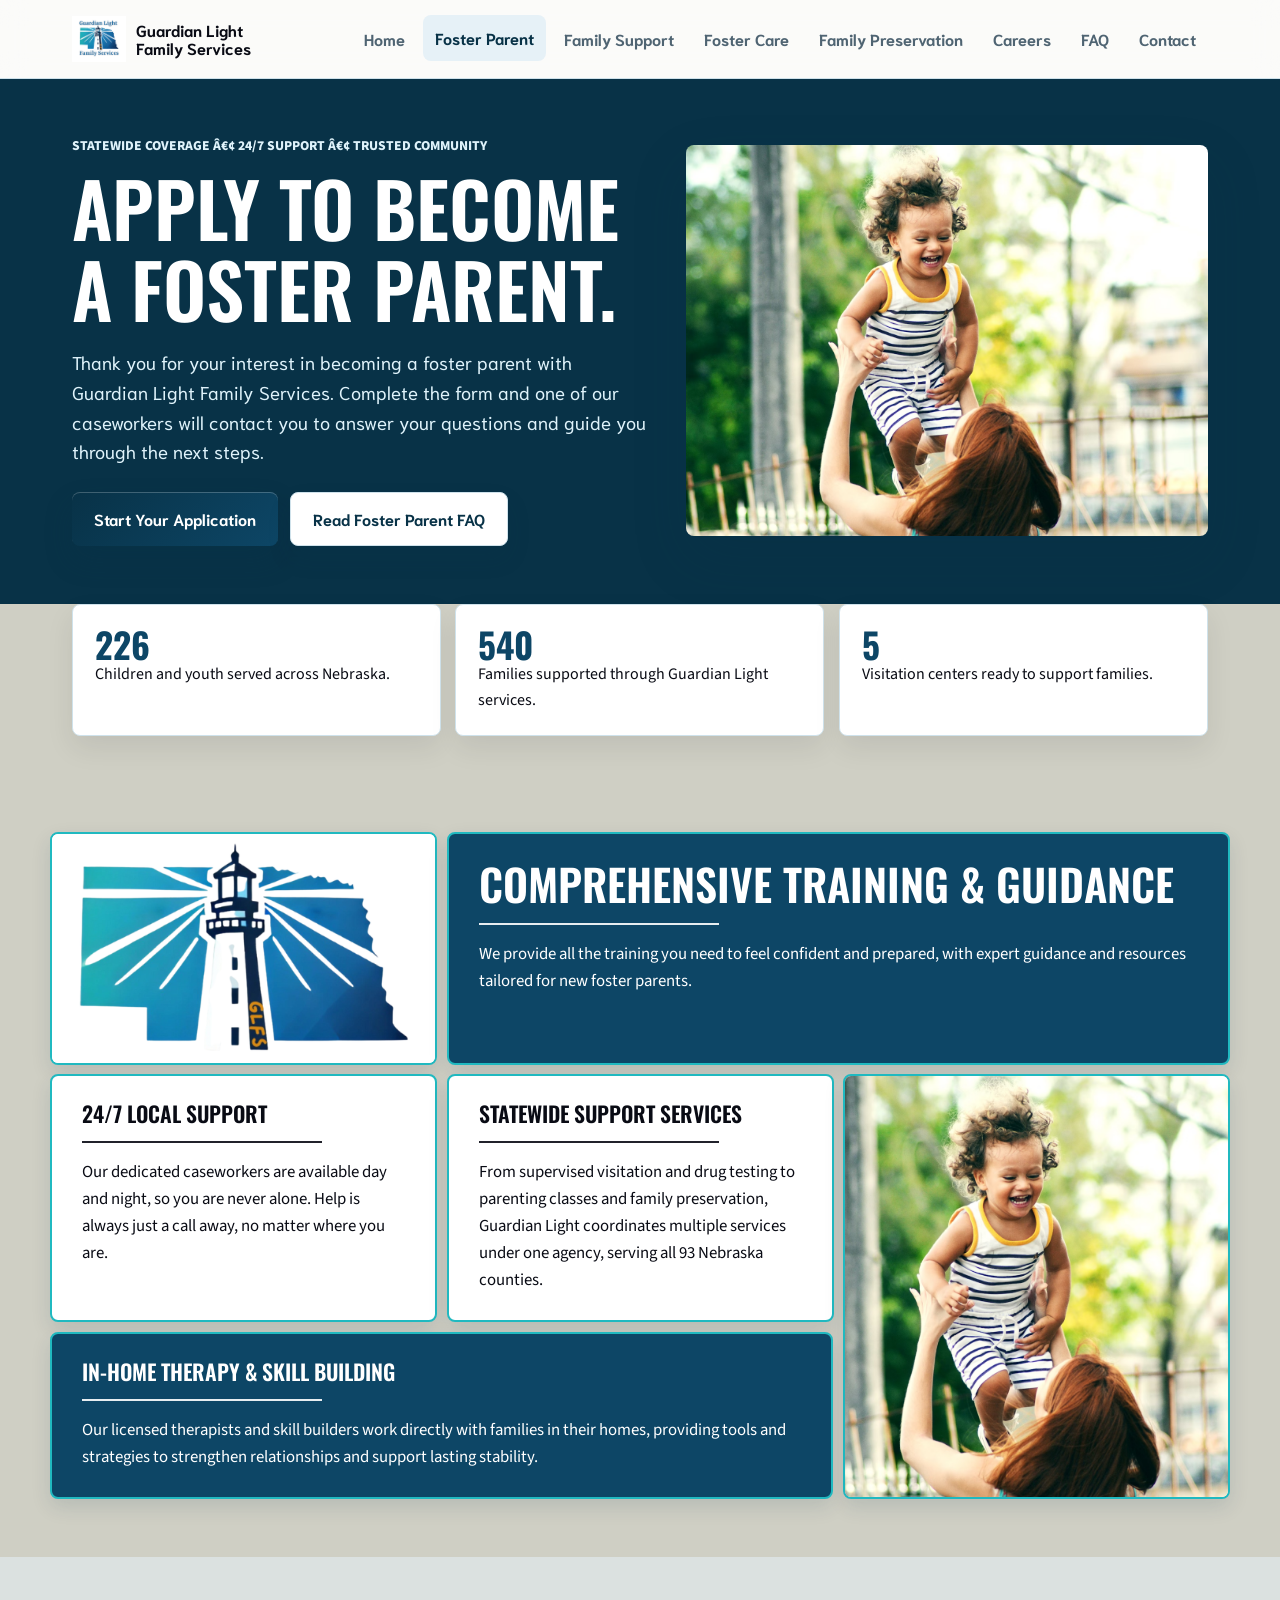
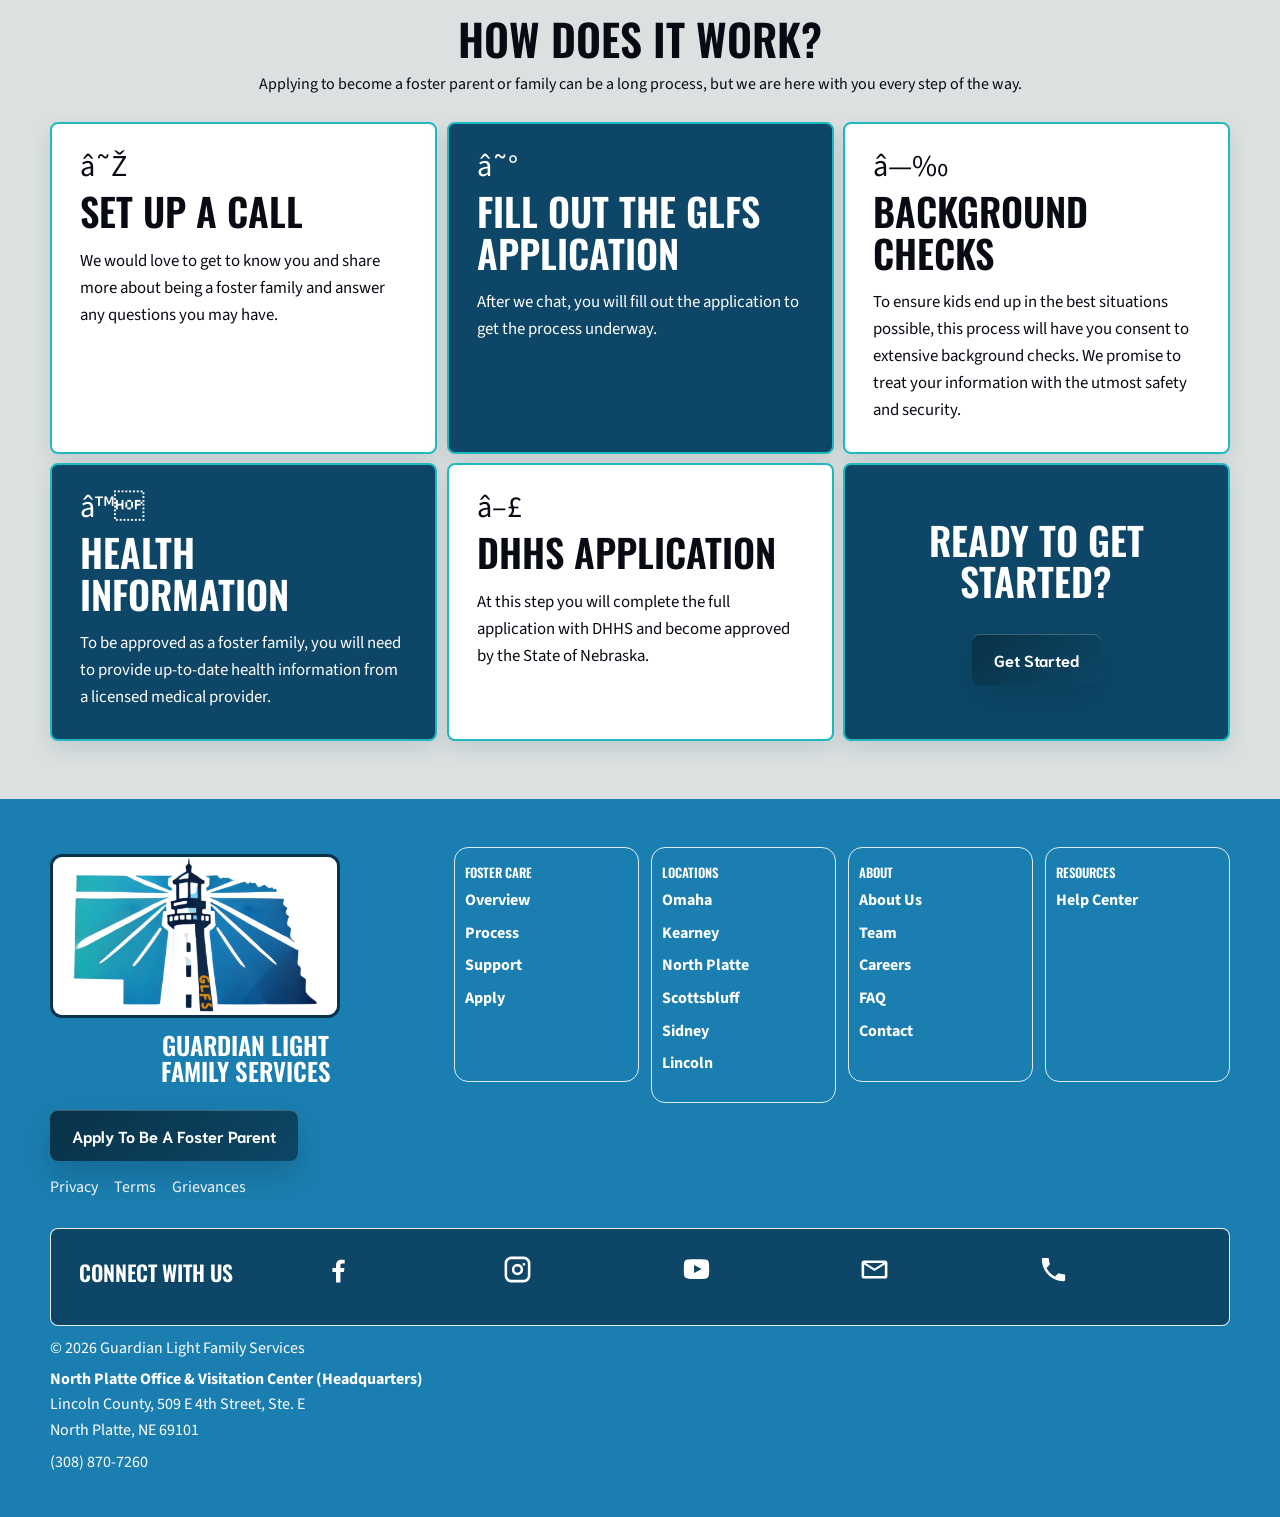
==== become-a-foster-parent.html @ c0a61c93 "Add files via upload" ====
﻿<!doctype html>
<html lang="en">
<head>
  <meta charset="utf-8">
  <meta name="viewport" content="width=device-width, initial-scale=1">
  <title>Become a Foster Parent | Guardian Light Family Services</title>
  <meta name="description" content="Apply to become a foster parent with Guardian Light Family Services in Nebraska.">
  <link rel="icon" type="image/jpeg" href="assets/logo.jpg">
  <link rel="apple-touch-icon" href="assets/logo.jpg">
  <link rel="stylesheet" href="styles.css">
</head>
<body>
  <div class="page-loader" aria-label="Loading Guardian Light Family Services">
    <div class="loader-card">
      <img src="assets/logo.jpg" alt="Guardian Light Family Services logo">
      <div class="loader-ring" aria-hidden="true"></div>
    </div>
  </div>
  <header class="site-header">
    <nav class="nav" aria-label="Main navigation">
      <a class="brand" href="index.html"><img src="assets/logo.jpg" alt="Guardian Light Family Services logo"><span>Guardian Light Family Services</span></a>
      <button class="nav-toggle" type="button" aria-label="Open navigation" aria-expanded="false"><span></span><span></span><span></span></button>
      <div class="nav-links">
        <a href="index.html">Home</a>
        <a class="active" href="become-a-foster-parent.html">Foster Parent</a>
        <a href="family-support.html">Family Support</a>
        <a href="foster-care.html">Foster Care</a>
        <a href="family-preservation.html">Family Preservation</a>
        <a href="careers.html">Careers</a>
        <a href="faq.html">FAQ</a>
        <a href="contact.html">Contact</a>
      </div>
    </nav>
  </header>

  <main>
    <section class="page-hero">
      <div class="hero">
        <div>
          <p class="eyebrow">Statewide coverage â€¢ 24/7 support â€¢ trusted community</p>
          <h1>Apply to become a foster parent.</h1>
          <p class="lead">Thank you for your interest in becoming a foster parent with Guardian Light Family Services. Complete the form and one of our caseworkers will contact you to answer your questions and guide you through the next steps.</p>
          <div class="actions">
            <a class="button" href="contact.html">Start Your Application</a>
            <a class="button secondary" href="faq.html">Read Foster Parent FAQ</a>
          </div>
        </div>
        <div class="hero-image">
          <img src="assets/family-team.png" alt="Guardian Light team member with foster families">
        </div>
      </div>
    </section>

    <section class="stats" aria-label="Guardian Light foster care impact">
      <div class="stat"><strong>231</strong> Children and youth served across Nebraska.</div>
      <div class="stat"><strong>555</strong> Families supported through Guardian Light services.</div>
      <div class="stat"><strong>5</strong> Visitation centers ready to support families.</div>
    </section>

    <section class="section foster-support-section">
      <div class="section-inner foster-mosaic">
        <div class="mosaic-photo">
          <img src="assets/community.png" alt="Foster family support and community services">
        </div>
        <article class="mosaic-panel wide dark">
          <h2>Comprehensive Training & Guidance</h2>
          <p>We provide all the training you need to feel confident and prepared, with expert guidance and resources tailored for new foster parents.</p>
        </article>
        <article class="mosaic-panel">
          <h3>24/7 Local Support</h3>
          <p>Our dedicated caseworkers are available day and night, so you are never alone. Help is always just a call away, no matter where you are.</p>
        </article>
        <article class="mosaic-panel">
          <h3>Statewide Support Services</h3>
          <p>From supervised visitation and drug testing to parenting classes and family preservation, Guardian Light coordinates multiple services under one agency, serving all 93 Nebraska counties.</p>
        </article>
        <div class="mosaic-photo tall">
          <img src="assets/family-team.png" alt="Guardian Light foster care support">
        </div>
        <article class="mosaic-panel wide dark bottom">
          <h3>In-Home Therapy & Skill Building</h3>
          <p>Our licensed therapists and skill builders work directly with families in their homes, providing tools and strategies to strengthen relationships and support lasting stability.</p>
        </article>
      </div>
    </section>

    <section class="section alt process-section">
      <div class="section-inner">
        <div class="center-head">
          <h2>How Does It Work?</h2>
          <p>Applying to become a foster parent or family can be a long process, but we are here with you every step of the way.</p>
        </div>
        <div class="process-grid">
          <article class="process-card light">
            <div class="process-icon">â˜Ž</div>
            <h3>Set Up A Call</h3>
            <p>We would love to get to know you and share more about being a foster family and answer any questions you may have.</p>
          </article>
          <article class="process-card dark">
            <div class="process-icon">â˜°</div>
            <h3>Fill Out The GLFS Application</h3>
            <p>After we chat, you will fill out the application to get the process underway.</p>
          </article>
          <article class="process-card light">
            <div class="process-icon">â—‰</div>
            <h3>Background Checks</h3>
            <p>To ensure kids end up in the best situations possible, this process will have you consent to extensive background checks. We promise to treat your information with the utmost safety and security.</p>
          </article>
          <article class="process-card dark">
            <div class="process-icon">â™</div>
            <h3>Health Information</h3>
            <p>To be approved as a foster family, you will need to provide up-to-date health information from a licensed medical provider.</p>
          </article>
          <article class="process-card light">
            <div class="process-icon">â–£</div>
            <h3>DHHS Application</h3>
            <p>At this step you will complete the full application with DHHS and become approved by the State of Nebraska.</p>
          </article>
          <article class="process-card dark cta-card">
            <h3>Ready To Get Started?</h3>
            <a class="button" href="contact.html">Get Started</a>
          </article>
        </div>
      </div>
    </section>
  </main>  <footer class="footer site-footer">
    <div class="footer-shell">
      <div class="footer-top">
        <a class="footer-brand" href="index.html" aria-label="Guardian Light Family Services home">
          <img src="assets/community.png" alt="Guardian Light Family Services lighthouse graphic">
          <h3>Guardian Light<br>Family Services</h3>
        </a>
        <nav class="footer-column" aria-label="Foster care footer links">
          <h3>Foster care</h3>
          <a href="foster-care.html">Overview</a>
          <a href="become-a-foster-parent.html">Process</a>
          <a href="family-support.html">Support</a>
          <a href="become-a-foster-parent.html">Apply</a>
        </nav>
        <nav class="footer-column" aria-label="Locations footer links">
          <h3>Locations</h3>
          <a href="contact.html">Omaha</a>
          <a href="contact.html">Kearney</a>
          <a href="contact.html">North Platte</a>
          <a href="contact.html">Scottsbluff</a>
          <a href="contact.html">Sidney</a>
          <a href="contact.html">Lincoln</a>
        </nav>
        <nav class="footer-column" aria-label="About footer links">
          <h3>About</h3>
          <a href="index.html">About Us</a>
          <a href="careers.html">Team</a>
          <a href="careers.html">Careers</a>
          <a href="faq.html">FAQ</a>
          <a href="contact.html">Contact</a>
        </nav>
        <nav class="footer-column" aria-label="Resources footer links">
          <h3>Resources</h3>
          <a href="faq.html">Help Center</a>
        </nav>
      </div>

      <a class="button footer-apply" href="become-a-foster-parent.html">Apply To Be A Foster Parent</a>

      <div class="footer-legal">
        <a href="#">Privacy</a>
        <a href="#">Terms</a>
        <a href="#">Grievances</a>
      </div>

      <div class="connect-card" aria-label="Connect with Guardian Light Family Services">
        <h3>Connect With Us</h3>
        <a class="social-link" href="https://www.facebook.com/GLFSNEBRASKA/" target="_blank" rel="noopener" aria-label="Facebook">
          <svg viewBox="0 0 24 24" aria-hidden="true"><path d="M13.5 22v-8h2.7l.4-3.1h-3.1v-2c0-.9.3-1.5 1.6-1.5h1.7V4.6c-.3 0-1.3-.1-2.5-.1-2.5 0-4.2 1.5-4.2 4.3v2.1H7.3V14h2.8v8h3.4Z" fill="currentColor"/></svg>
        </a>
        <a class="social-link" href="https://www.instagram.com/glfs_nebraska/" target="_blank" rel="noopener" aria-label="Instagram">
          <svg viewBox="0 0 24 24" aria-hidden="true"><path d="M7.2 2h9.6A5.2 5.2 0 0 1 22 7.2v9.6a5.2 5.2 0 0 1-5.2 5.2H7.2A5.2 5.2 0 0 1 2 16.8V7.2A5.2 5.2 0 0 1 7.2 2Zm0 2A3.2 3.2 0 0 0 4 7.2v9.6A3.2 3.2 0 0 0 7.2 20h9.6a3.2 3.2 0 0 0 3.2-3.2V7.2A3.2 3.2 0 0 0 16.8 4H7.2Zm4.8 3.6a4.4 4.4 0 1 1 0 8.8 4.4 4.4 0 0 1 0-8.8Zm0 2a2.4 2.4 0 1 0 0 4.8 2.4 2.4 0 0 0 0-4.8Zm5-2.7a1.1 1.1 0 1 1 0 2.2 1.1 1.1 0 0 1 0-2.2Z" fill="currentColor"/></svg>
        </a>
        <a class="social-link" href="https://www.youtube.com/channel/UCqbiMLyjFVK9oGu2TPlwIgg" target="_blank" rel="noopener" aria-label="YouTube">
          <svg viewBox="0 0 24 24" aria-hidden="true"><path d="M21.6 7.2s-.2-1.5-.8-2.1c-.8-.8-1.7-.8-2.1-.9C15.8 4 12 4 12 4s-3.8 0-6.7.2c-.4.1-1.3.1-2.1.9-.6.6-.8 2.1-.8 2.1S2.2 9 2.2 10.8v1.7c0 1.8.2 3.6.2 3.6s.2 1.5.8 2.1c.8.8 1.9.8 2.4.9 1.7.2 6.4.2 6.4.2s3.8 0 6.7-.2c.4-.1 1.3-.1 2.1-.9.6-.6.8-2.1.8-2.1s.2-1.8.2-3.6v-1.7c0-1.8-.2-3.6-.2-3.6ZM10.1 14.8V8.5l5.9 3.2-5.9 3.1Z" fill="currentColor"/></svg>
        </a>
        <a class="social-link" href="mailto:contactus@guardian-light.com?subject=Question%20for%20Guardian%20Light%20Family%20Services" aria-label="Email Guardian Light">
          <svg viewBox="0 0 24 24" aria-hidden="true"><path d="M4 5h16a2 2 0 0 1 2 2v10a2 2 0 0 1-2 2H4a2 2 0 0 1-2-2V7a2 2 0 0 1 2-2Zm0 3.1V17h16V8.1l-8 5-8-5Zm1.2-1.1 6.8 4.3L18.8 7H5.2Z" fill="currentColor"/></svg>
        </a>
        <a class="social-link" href="tel:+13088707260" aria-label="Call Guardian Light">
          <svg viewBox="0 0 24 24" aria-hidden="true"><path d="M6.6 10.8a15.5 15.5 0 0 0 6.6 6.6l2.2-2.2c.3-.3.7-.4 1.1-.2 1.1.4 2.3.6 3.5.6.6 0 1 .4 1 1V20c0 .6-.4 1-1 1C10.6 21 3 13.4 3 4c0-.6.4-1 1-1h3.5c.6 0 1 .4 1 1 0 1.2.2 2.4.6 3.5.1.4 0 .8-.3 1.1l-2.2 2.2Z" fill="currentColor"/></svg>
        </a>
      </div>

      <div class="footer-bottom-text">
        <p>© 2026 Guardian Light Family Services</p>
        <p><strong>North Platte Office &amp; Visitation Center (Headquarters)</strong><br>Lincoln County, 509 E 4th Street, Ste. E<br>North Platte, NE 69101</p>
        <p><a href="tel:+13088707260">(308) 870-7260</a></p>
      </div>
    </div>
  </footer>
  <script src="script.js"></script>
</body>
</html>
---- styles.css ----
@import url("https://fonts.googleapis.com/css2?family=Niramit:wght@400;500;600;700&family=Oswald:wght@400;500;600;700&family=Source+Sans+3:wght@400;500;600;700;800&display=swap");

:root {
  --ink: #090b14;
  --muted: #4f6472;
  --green: #0d4666;
  --green-dark: #083247;
  --blue-hover: #1677ae;
  --mint: #e6f1f7;
  --gold: #e77d22;
  --cream: #fff6eb;
  --paper: #ffffff;
  --site-bg: #cfcfc4;
  --line: #cfe2eb;
  --shadow: 0 22px 55px rgba(8, 50, 71, 0.16);
  --font-display: "Oswald", "Arial Narrow", Arial, sans-serif;
  --font-body: "Source Sans 3", "Segoe UI", Arial, sans-serif;
  --font-soft: "Niramit", "Segoe UI", Arial, sans-serif;
}

* {
  box-sizing: border-box;
}

body {
  margin: 0;
  color: var(--ink);
  background: var(--site-bg);
  font-family: var(--font-body);
  line-height: 1.6;
  opacity: 1;
  transition: opacity 340ms ease, transform 340ms ease;
}

body.is-leaving {
  opacity: 0;
  transform: translateY(8px);
}

body.loading-active {
  overflow: hidden;
}

img {
  max-width: 100%;
  display: block;
}

a {
  color: inherit;
}

.page-loader {
  position: fixed;
  inset: 0;
  z-index: 100;
  display: grid;
  place-items: center;
  background: radial-gradient(circle at center, #ffffff 0, var(--site-bg) 58%, #bfc4bd 100%);
  transition: opacity 620ms ease, visibility 620ms ease;
}

.page-loader.is-hidden {
  opacity: 0;
  visibility: hidden;
  pointer-events: none;
}

.loader-card {
  display: grid;
  justify-items: center;
  gap: 18px;
}

.loader-card img {
  width: 126px;
  height: 126px;
  object-fit: contain;
  border-radius: 8px;
  filter: drop-shadow(0 18px 28px rgba(8, 50, 71, 0.22));
  animation: logoPulse 1.05s ease-in-out infinite;
}

.loader-ring {
  width: 48px;
  height: 48px;
  border: 5px solid var(--line);
  border-top-color: var(--green);
  border-right-color: #1fb0b8;
  border-radius: 50%;
  animation: spin 0.78s linear infinite;
}

main {
  animation: pageIn 780ms cubic-bezier(0.16, 1, 0.3, 1) both;
}

@keyframes pageIn {
  from {
    opacity: 0;
    transform: translateY(26px) scale(0.985);
  }
  to {
    opacity: 1;
    transform: translateY(0);
  }
}

@keyframes spin {
  to {
    transform: rotate(360deg);
  }
}

@keyframes logoPulse {
  0%,
  100% {
    transform: scale(1);
  }
  50% {
    transform: scale(1.08);
  }
}

.site-header {
  position: sticky;
  top: 0;
  z-index: 20;
  background: rgba(255, 255, 255, 0.9);
  border-bottom: 1px solid var(--line);
  backdrop-filter: blur(12px);
}

.nav {
  max-width: 1180px;
  margin: 0 auto;
  padding: 12px 22px;
  display: flex;
  align-items: center;
  justify-content: space-between;
  gap: 18px;
}

.brand {
  display: flex;
  align-items: center;
  gap: 10px;
  text-decoration: none;
  font-weight: 800;
  line-height: 1.1;
  font-family: var(--font-soft);
}

.brand img {
  width: 54px;
  height: 54px;
  object-fit: contain;
}

.brand span {
  max-width: 150px;
}

.nav-toggle {
  display: none;
  width: 44px;
  height: 44px;
  border: 1px solid var(--line);
  background: var(--paper);
  border-radius: 8px;
  cursor: pointer;
}

.nav-toggle span {
  display: block;
  width: 20px;
  height: 2px;
  margin: 5px auto;
  background: var(--ink);
}

.nav-links {
  display: flex;
  align-items: center;
  gap: 6px;
}

.nav-links a {
  padding: 10px 12px;
  border-radius: 8px;
  text-decoration: none;
  color: var(--muted);
  font-weight: 700;
  font-family: var(--font-soft);
  transition: background 180ms ease, color 180ms ease, transform 180ms ease;
}

.nav-links a:hover,
.nav-links a.active {
  color: var(--green-dark);
  background: var(--mint);
  transform: translateY(-1px);
}

.phone-link {
  color: var(--green-dark) !important;
  border: 1px solid var(--line);
  background: var(--paper);
}

.hero {
  max-width: 1180px;
  margin: 0 auto;
  padding: 56px 22px 26px;
  display: grid;
  grid-template-columns: 1.05fr 0.95fr;
  gap: 38px;
  align-items: center;
}

.eyebrow {
  margin: 0 0 10px;
  color: var(--green);
  font-weight: 800;
  text-transform: uppercase;
  letter-spacing: 0;
  font-size: 0.85rem;
}

h1,
h2,
h3 {
  line-height: 1.08;
  margin: 0;
  font-family: var(--font-display);
  font-weight: 600;
  text-transform: uppercase;
}

h1 {
  font-size: clamp(2.35rem, 6vw, 4.7rem);
  letter-spacing: 0;
}

h2 {
  font-size: clamp(1.8rem, 3.4vw, 3rem);
}

h3 {
  font-size: 1.35rem;
}

.lead {
  color: var(--muted);
  font-size: 1.16rem;
  margin: 18px 0 0;
  max-width: 650px;
  font-family: var(--font-soft);
}

.actions {
  display: flex;
  flex-wrap: wrap;
  gap: 12px;
  margin-top: 26px;
}

.button {
  display: inline-flex;
  align-items: center;
  justify-content: center;
  min-height: 50px;
  padding: 13px 22px;
  border-radius: 8px;
  text-decoration: none;
  font-weight: 800;
  background: linear-gradient(135deg, var(--green-dark), var(--green));
  color: white;
  border: 0;
  font-family: var(--font-soft);
  position: relative;
  overflow: hidden;
  transition: transform 200ms ease, box-shadow 200ms ease, background 200ms ease;
  box-shadow: 0 14px 28px rgba(8, 50, 71, 0.24), inset 0 1px 0 rgba(255, 255, 255, 0.22);
}

.button:focus-visible {
  outline: 3px solid rgba(31, 176, 184, 0.5);
  outline-offset: 3px;
}

.button::after {
  content: "";
  position: absolute;
  inset: 0;
  background: linear-gradient(120deg, transparent 0%, rgba(255, 255, 255, 0.26) 42%, transparent 62%);
  transform: translateX(-130%);
  transition: transform 520ms ease;
  pointer-events: none;
}

.button:hover {
  transform: translateY(-4px);
  box-shadow: 0 22px 38px rgba(8, 50, 71, 0.32), inset 0 1px 0 rgba(255, 255, 255, 0.28);
  background: linear-gradient(135deg, var(--green), var(--blue-hover));
}

.button:hover::after {
  transform: translateX(130%);
}

.button.secondary {
  background: var(--paper);
  color: var(--green-dark);
  border: 1px solid var(--line);
  box-shadow: 0 12px 24px rgba(8, 50, 71, 0.1);
}

.button.secondary:hover {
  background: linear-gradient(135deg, var(--green-dark), var(--green));
  color: white;
  border-color: transparent;
}

.button.secondary:hover::after {
  transform: translateX(130%);
}

.hero-image {
  border-radius: 8px;
  overflow: hidden;
  box-shadow: var(--shadow);
  aspect-ratio: 4 / 3;
}

.hero-image img {
  width: 100%;
  height: 100%;
  object-fit: cover;
}

.video-showcase {
  padding-top: 28px;
}

.map-section {
  padding-top: 28px;
}

.map-head {
  align-items: center;
  border-bottom: 2px solid var(--green);
  padding-bottom: 24px;
}

.map-head h2 {
  max-width: 620px;
}

.original-map-shell {
  background: rgba(255, 255, 255, 0.52);
  border: 1px solid rgba(13, 70, 102, 0.16);
  border-radius: 8px;
  padding: 18px;
  box-shadow: 0 14px 30px rgba(8, 50, 71, 0.09);
}

.original-map-frame {
  width: 100%;
  height: 620px;
  border: 0;
  display: block;
  border-radius: 8px;
  background: transparent;
}

.ne-map-card {
  background: rgba(255, 255, 255, 0.52);
  border: 1px solid rgba(13, 70, 102, 0.16);
  border-radius: 8px;
  padding: 22px;
  box-shadow: 0 14px 30px rgba(8, 50, 71, 0.09);
}

.ne-map {
  position: relative;
  width: 100%;
  aspect-ratio: 780 / 380;
  min-height: 260px;
}

.ne-map-base {
  width: 100%;
  height: 100%;
  display: block;
}

.map-marker,
.map-dot {
  position: absolute;
  left: var(--x);
  top: var(--y);
  border: 0;
  padding: 0;
  cursor: pointer;
  font: inherit;
  z-index: 3;
}

.map-marker {
  width: 30px;
  height: 52px;
  background: transparent;
  transform: translate(-50%, -50%);
}

.map-marker > span:first-child {
  width: 30px;
  height: 30px;
  border-radius: 50%;
  display: grid;
  place-items: center;
  color: white;
  background: #0b5fa5;
  border: 3px solid white;
  box-shadow: 0 7px 18px rgba(8, 50, 71, 0.24);
  font-size: 0.75rem;
  font-weight: 900;
  line-height: 1;
  transition: transform 180ms ease, box-shadow 180ms ease;
}

.map-marker i {
  position: absolute;
  left: 50%;
  top: 30px;
  width: 2px;
  height: 18px;
  background: #0b5fa5;
  transform: translateX(-50%);
}

.map-marker i::after {
  content: "";
  position: absolute;
  left: 50%;
  bottom: -2px;
  width: 0;
  height: 0;
  border-left: 5px solid transparent;
  border-right: 5px solid transparent;
  border-top: 8px solid #0b5fa5;
  transform: translateX(-50%);
}

.map-dot {
  width: 14px;
  height: 14px;
  border-radius: 50%;
  transform: translate(-50%, -50%);
  box-shadow: 0 0 0 0 rgba(13, 70, 102, 0.16);
  transition: transform 180ms ease, box-shadow 180ms ease;
}

.map-dot.support {
  background: #59b99f;
}

.map-dot.foster {
  background: #6daee9;
}

.map-dot.therapy {
  background: #f2b64f;
}

.map-marker:hover > span:first-child,
.map-marker:focus-visible > span:first-child,
.map-dot:hover,
.map-dot:focus-visible {
  transform: translate(-50%, -50%) scale(1.18);
  box-shadow: 0 0 0 8px rgba(13, 70, 102, 0.12), 0 12px 26px rgba(8, 50, 71, 0.22);
}

.map-marker:hover > span:first-child,
.map-marker:focus-visible > span:first-child {
  transform: scale(1.14);
}

.map-marker:focus-visible,
.map-dot:focus-visible {
  outline: 3px solid rgba(31, 176, 184, 0.55);
  outline-offset: 4px;
}

.map-tip {
  position: absolute;
  left: calc(100% + 10px);
  top: 0;
  width: min(240px, 42vw);
  padding: 16px;
  background: white;
  border: 1px solid rgba(9, 11, 20, 0.12);
  border-radius: 8px;
  box-shadow: 0 16px 34px rgba(9, 11, 20, 0.16);
  color: var(--ink);
  text-align: left;
  opacity: 0;
  visibility: hidden;
  pointer-events: none;
  transform: translateY(8px) scale(0.96);
  transition: opacity 180ms ease, transform 180ms ease, visibility 180ms ease;
  z-index: 10;
}

.tip-left .map-tip {
  left: auto;
  right: calc(100% + 10px);
}

.map-dot .map-tip {
  left: 20px;
  top: -16px;
}

.map-dot.tip-left .map-tip {
  left: auto;
  right: 20px;
}

.map-tip strong,
.map-tip em {
  display: block;
}

.map-tip strong {
  margin-bottom: 10px;
  font-weight: 900;
}

.map-tip em {
  color: var(--muted);
  font-style: normal;
  margin-bottom: 8px;
}

.map-marker:hover .map-tip,
.map-marker:focus-visible .map-tip,
.map-dot:hover .map-tip,
.map-dot:focus-visible .map-tip {
  opacity: 1;
  visibility: visible;
  transform: translateY(0) scale(1);
}

.map-caption {
  margin: 12px 0 8px;
  color: #8b8b82;
  text-align: center;
  font-size: 0.9rem;
}

.map-legend {
  border-top: 1px solid rgba(9, 11, 20, 0.12);
  padding-top: 12px;
  display: flex;
  flex-wrap: wrap;
  gap: 14px 24px;
  color: var(--muted);
  font-size: 0.94rem;
}

.map-legend span {
  display: inline-flex;
  align-items: center;
  gap: 7px;
}

.legend-dot {
  width: 11px;
  height: 11px;
  border-radius: 50%;
  display: inline-block;
}

.legend-dot.visit {
  background: #0b5fa5;
}

.legend-dot.support {
  background: #59b99f;
}

.legend-dot.foster {
  background: #6daee9;
}

.legend-dot.therapy {
  background: #f2b64f;
}

.video-frame {
  border-radius: 8px;
  overflow: hidden;
  box-shadow: var(--shadow);
  background: var(--green-dark);
  border: 1px solid rgba(13, 70, 102, 0.18);
}

.scroll-video {
  width: 100%;
  aspect-ratio: 16 / 9;
  display: block;
  object-fit: cover;
  background: var(--green-dark);
}

.foster-mosaic {
  display: grid;
  grid-template-columns: 1fr 1fr 1fr;
  gap: 10px;
}

.mosaic-photo,
.mosaic-panel,
.process-card {
  border-radius: 8px;
  border: 2px solid #20b9c0;
  box-shadow: 0 8px 20px rgba(8, 50, 71, 0.12);
}

.mosaic-photo {
  overflow: hidden;
  min-height: 220px;
  background: white;
}

.mosaic-photo img {
  width: 100%;
  height: 100%;
  object-fit: cover;
}

.mosaic-photo.tall {
  grid-row: span 2;
}

.mosaic-panel {
  background: white;
  padding: 26px 30px;
}

.mosaic-panel.wide {
  grid-column: span 2;
}

.mosaic-panel.bottom {
  grid-column: span 2;
}

.mosaic-panel.dark,
.process-card.dark {
  background: var(--green);
  color: white;
}

.mosaic-panel h2,
.mosaic-panel h3,
.process-card h3 {
  margin-bottom: 16px;
}

.mosaic-panel p,
.process-card p {
  margin: 0;
  font-size: 1.05rem;
}

.mosaic-panel.dark p,
.process-card.dark p {
  color: white;
}

.mosaic-panel h2::after,
.mosaic-panel h3::after {
  content: "";
  display: block;
  width: 100%;
  max-width: 240px;
  height: 2px;
  margin-top: 16px;
  background: currentColor;
  opacity: 0.9;
}

.center-head {
  text-align: center;
  margin-bottom: 24px;
}

.center-head p {
  max-width: 900px;
  margin: 10px auto 0;
}

.process-grid {
  display: grid;
  grid-template-columns: repeat(3, 1fr);
  gap: 10px;
}

.process-card {
  min-height: 245px;
  padding: 28px;
}

.process-card.light {
  background: white;
}

.process-card h3 {
  font-size: clamp(2rem, 3vw, 2.9rem);
}

.process-icon {
  font-size: 1.9rem;
  line-height: 1;
  margin-bottom: 8px;
}

.cta-card {
  display: grid;
  align-content: center;
  justify-items: center;
  text-align: center;
}

.cta-card .button {
  margin-top: 16px;
}

.stats {
  max-width: 1180px;
  margin: 0 auto;
  padding: 0 22px 38px;
  display: grid;
  grid-template-columns: repeat(3, 1fr);
  gap: 14px;
}

.stat,
.card,
.contact-box {
  background: var(--paper);
  border: 1px solid var(--line);
  border-radius: 8px;
  box-shadow: 0 12px 28px rgba(9, 11, 20, 0.08);
}

.stat {
  padding: 22px;
  animation: statRise 900ms cubic-bezier(0.16, 1, 0.3, 1) both;
}

.stat:nth-child(2) {
  animation-delay: 120ms;
}

.stat:nth-child(3) {
  animation-delay: 240ms;
}

.stat strong {
  display: block;
  color: var(--green);
  font-size: 2.2rem;
  line-height: 1;
  min-height: 2.2rem;
  font-family: var(--font-display);
  font-weight: 700;
}

.section {
  padding: 58px 22px;
}

.section.alt {
  background: rgba(230, 241, 247, 0.54);
}

.reveal-right {
  opacity: 0;
  transform: translateX(54px);
  transition: opacity 760ms cubic-bezier(0.16, 1, 0.3, 1), transform 760ms cubic-bezier(0.16, 1, 0.3, 1);
  transition-delay: var(--reveal-delay, 0ms);
  will-change: opacity, transform;
}

.reveal-right.is-visible {
  opacity: 1;
  transform: translateX(0);
}

.section-inner {
  max-width: 1180px;
  margin: 0 auto;
}

.section-head {
  display: flex;
  justify-content: space-between;
  gap: 24px;
  align-items: end;
  margin-bottom: 24px;
}

.section-head p {
  max-width: 560px;
  margin: 0;
  color: var(--muted);
}

.grid {
  display: grid;
  gap: 18px;
}

.grid.three {
  grid-template-columns: repeat(3, 1fr);
}

.grid.two {
  grid-template-columns: repeat(2, 1fr);
}

.card {
  padding: 24px;
}

.card p {
  color: var(--muted);
  margin: 12px 0 0;
}

.card .button {
  margin-top: 18px;
}

.service-card {
  min-height: 250px;
  display: flex;
  flex-direction: column;
  justify-content: space-between;
}

.faq-list {
  display: grid;
  gap: 10px;
}

.faq-page-section {
  padding-top: 34px;
}

.faq-tabs {
  display: grid;
  grid-template-columns: repeat(2, 1fr);
  gap: 28px 34px;
  margin-bottom: 34px;
}

.faq-tab {
  min-height: 78px;
  border-radius: 18px;
  border: 1px solid rgba(9, 11, 20, 0.28);
  color: white;
  cursor: pointer;
  font-family: var(--font-display);
  font-size: clamp(1.25rem, 2.2vw, 1.75rem);
  font-weight: 700;
  text-align: center;
  box-shadow: 0 10px 20px rgba(9, 11, 20, 0.18);
  transition: transform 180ms ease, box-shadow 180ms ease, filter 180ms ease;
}

.faq-tab:hover,
.faq-tabs.has-selection .faq-tab.active {
  transform: translateY(-5px);
  box-shadow: 0 16px 28px rgba(9, 11, 20, 0.24);
  filter: saturate(1.08);
}

.faq-tabs.has-selection .faq-tab.active {
  border: 4px solid rgba(9, 11, 20, 0.82);
  box-shadow: 0 18px 30px rgba(9, 11, 20, 0.3), 0 5px 0 rgba(9, 11, 20, 0.82);
  font-weight: 800;
}

.faq-tabs.has-selection .faq-tab:not(.active) {
  opacity: 0.78;
  filter: saturate(0.88);
}

.faq-tabs.has-selection .faq-tab:not(.active):hover {
  opacity: 0.95;
  filter: saturate(1);
}

.faq-tab.foster {
  background: #1b7eb0;
}

.faq-tab.support {
  background: #8dd5d8;
}

.faq-tab.careers {
  background: #f2bd89;
}

.faq-tab.preservation {
  background: #a8a9ab;
}

.faq-panel {
  display: none;
}

.faq-panel.active {
  display: block;
  animation: pageIn 420ms ease both;
}

.faq-item {
  background: var(--paper);
  border: 1px solid var(--line);
  border-radius: 8px;
  box-shadow: 0 10px 24px rgba(9, 11, 20, 0.07);
  overflow: hidden;
}

.faq-item summary {
  list-style: none;
  cursor: pointer;
  min-height: 60px;
  padding: 16px 18px;
  display: flex;
  align-items: center;
  justify-content: space-between;
  gap: 18px;
  color: var(--green-dark);
  font-weight: 800;
  font-family: var(--font-soft);
}

.faq-item summary::-webkit-details-marker {
  display: none;
}

.faq-item summary:hover {
  background: rgba(230, 241, 247, 0.78);
}

.faq-plus {
  width: 34px;
  height: 34px;
  border-radius: 50%;
  flex: 0 0 34px;
  display: grid;
  place-items: center;
  color: white;
  background: linear-gradient(135deg, var(--green-dark), var(--green));
  box-shadow: 0 10px 18px rgba(8, 50, 71, 0.18);
}

.faq-plus::before {
  content: "+";
  font-size: 1.45rem;
  line-height: 1;
  transform: translateY(-1px);
}

.faq-item[open] .faq-plus::before {
  content: "-";
}

.faq-answer {
  border-top: 1px solid var(--line);
  padding: 0 18px 18px;
  color: var(--muted);
  animation: faqOpen 220ms ease both;
}

.faq-answer p {
  margin: 14px 0 0;
}

@keyframes faqOpen {
  from {
    opacity: 0;
    transform: translateY(-8px);
  }
  to {
    opacity: 1;
    transform: translateY(0);
  }
}

.service-tag {
  width: fit-content;
  border-radius: 999px;
  background: var(--cream);
  border: 1px solid #f3c18d;
  color: #8a4310;
  padding: 5px 10px;
  font-size: 0.85rem;
  font-weight: 800;
}

.split {
  display: grid;
  grid-template-columns: 0.9fr 1.1fr;
  gap: 34px;
  align-items: center;
}

.split img {
  border-radius: 8px;
  box-shadow: var(--shadow);
  width: 100%;
  max-height: 520px;
  object-fit: cover;
}

.check-list,
.plain-list {
  padding: 0;
  margin: 18px 0 0;
  list-style: none;
}

.check-list li,
.plain-list li {
  margin: 10px 0;
  padding-left: 30px;
  position: relative;
}

.check-list li::before {
  content: "";
  position: absolute;
  left: 0;
  top: 0.35em;
  width: 16px;
  height: 9px;
  border-left: 3px solid var(--green);
  border-bottom: 3px solid var(--green);
  transform: rotate(-45deg);
}

.plain-list li::before {
  content: "";
  position: absolute;
  left: 0;
  top: 0.65em;
  width: 10px;
  height: 10px;
  border-radius: 99px;
  background: var(--gold);
}

.page-hero {
  background: var(--green-dark);
  color: white;
}

.page-hero .hero {
  padding-bottom: 58px;
}

.page-hero .lead,
.page-hero .eyebrow {
  color: #dff3fb;
}

.steps {
  counter-reset: step;
}

.step {
  counter-increment: step;
  position: relative;
  padding-left: 70px;
}

.step::before {
  content: counter(step);
  position: absolute;
  left: 24px;
  top: 24px;
  width: 32px;
  height: 32px;
  border-radius: 50%;
  background: var(--green);
  color: white;
  display: grid;
  place-items: center;
  font-weight: 900;
}

.contact-grid {
  display: grid;
  grid-template-columns: 0.85fr 1.15fr;
  gap: 18px;
}

.contact-box {
  padding: 24px;
}

.form-embed-card {
  margin-top: 18px;
}

.form-frame {
  width: 100%;
  min-height: 680px;
  border: 1px solid var(--line);
  border-radius: 8px;
  background: #f7fbfd;
}

.form-placeholder {
  min-height: 360px;
  border: 1px dashed #92b7c8;
  border-radius: 8px;
  background: linear-gradient(135deg, #ffffff, #edf7fb);
  display: grid;
  place-items: center;
  padding: 30px;
  color: var(--muted);
  text-align: center;
}

.form-placeholder strong {
  display: block;
  color: var(--green-dark);
  font-family: var(--font-display);
  font-size: 1.5rem;
  text-transform: uppercase;
  margin-bottom: 8px;
}

.locations {
  display: grid;
  grid-template-columns: repeat(2, 1fr);
  gap: 12px;
}

.location {
  padding: 16px;
  border: 1px solid var(--line);
  border-radius: 8px;
  background: #fbfdff;
  position: relative;
  transition: transform 220ms ease, box-shadow 220ms ease, border-color 220ms ease, background 220ms ease;
  transform-origin: center;
  z-index: 0;
}

.location strong {
  color: var(--green-dark);
}

@media (hover: hover) and (pointer: fine) {
  .location:hover {
    transform: translateY(-9px) scale(1.035);
    box-shadow: 0 22px 42px rgba(8, 50, 71, 0.18);
    border-color: rgba(13, 70, 102, 0.34);
    background: white;
    z-index: 2;
  }
}

.footer {
  background: #1b7eb0;
  color: white;
  padding: 48px 22px 34px;
}

@keyframes statRise {
  from {
    opacity: 0;
    transform: translateY(24px) scale(0.96);
  }
  to {
    opacity: 1;
    transform: translateY(0) scale(1);
  }
}

.footer-inner {
  max-width: 1180px;
  margin: 0 auto;
  display: grid;
  grid-template-columns: 1.2fr 1fr 1fr;
  gap: 26px;
}

.footer-shell {
  max-width: 1180px;
  margin: 0 auto;
}

.footer-top {
  display: grid;
  grid-template-columns: 1.8fr repeat(4, 0.85fr);
  gap: 12px;
  align-items: start;
}

.footer-brand {
  display: grid;
  justify-items: center;
  text-align: center;
  color: white;
  text-decoration: none;
}

.footer-brand img {
  width: min(290px, 100%);
  aspect-ratio: 16 / 9;
  object-fit: cover;
  border: 3px solid var(--green-dark);
  border-radius: 12px;
  background: white;
}

.footer-brand h3 {
  margin-top: 14px;
  font-size: 1.55rem;
}

.footer-column {
  min-height: 235px;
  padding: 18px 10px;
  border: 1px solid rgba(255, 255, 255, 0.85);
  border-radius: 14px;
}

.footer-column h3 {
  font-size: 0.8rem;
  color: rgba(255, 255, 255, 0.88);
  margin: 0 0 10px;
}

.footer-column a {
  color: white;
  font-weight: 700;
  margin: 10px 0;
  text-decoration: none;
}

.footer-apply {
  width: fit-content;
  margin: 36px auto 34px;
}

.footer-legal {
  display: flex;
  gap: 16px;
  margin-bottom: 20px;
}

.footer-legal a {
  color: white;
  text-decoration: none;
}

.connect-card {
  display: grid;
  grid-template-columns: 1.4fr repeat(5, 1fr);
  align-items: center;
  gap: 16px;
  padding: 18px 28px;
  border: 1px solid rgba(255, 255, 255, 0.9);
  border-radius: 8px;
  background: var(--green);
}

.connect-card h3 {
  margin: 0;
  color: white;
}

.social-link {
  width: 46px;
  height: 46px;
  margin: 0 auto;
  display: grid;
  place-items: center;
  color: white;
  border-radius: 50%;
  text-decoration: none;
  transition: transform 180ms ease, background 180ms ease;
}

.social-link:hover {
  transform: translateY(-3px);
  background: rgba(255, 255, 255, 0.14);
}

.social-link svg {
  width: 31px;
  height: 31px;
}

.footer-bottom-text {
  margin-top: 10px;
}

.footer-bottom-text p {
  margin: 5px 0;
}

.footer a,
.footer p {
  color: white;
}

.footer a {
  display: block;
  margin: 7px 0;
  text-decoration: none;
}

.footer h3 {
  color: white;
  margin-bottom: 8px;
}

@media (max-width: 860px) {
  .nav {
    flex-wrap: wrap;
  }

  .nav-toggle {
    display: block;
  }

  .nav-links {
    display: none;
    width: 100%;
    flex-direction: column;
    align-items: stretch;
    padding-top: 10px;
  }

  .nav-links.open {
    display: flex;
  }

  .nav-links a {
    padding: 13px 12px;
  }

  .hero,
  .split,
  .contact-grid,
  .footer-inner {
    grid-template-columns: 1fr;
  }

  .footer-top {
    grid-template-columns: repeat(2, 1fr);
  }

  .footer-brand {
    grid-column: 1 / -1;
  }

  .connect-card {
    grid-template-columns: 1fr repeat(5, auto);
    padding: 16px;
  }

  .stats,
  .grid.three,
  .grid.two,
  .foster-mosaic,
  .process-grid,
  .locations {
    grid-template-columns: 1fr;
  }

  .mosaic-panel.wide,
  .mosaic-panel.bottom,
  .mosaic-photo.tall {
    grid-column: auto;
    grid-row: auto;
  }

  .mosaic-photo {
    min-height: 260px;
  }

  .section-head {
    display: block;
  }

  .section-head p {
    margin-top: 10px;
  }

  .faq-tabs {
    gap: 16px;
  }

  .ne-map-card {
    overflow-x: auto;
  }

  .ne-map {
    min-width: 720px;
  }

  .original-map-frame {
    height: 520px;
  }

  .map-tip {
    width: 220px;
  }
}

@media (max-width: 520px) {
  .nav {
    padding: 10px 16px;
  }

  .brand img {
    width: 46px;
    height: 46px;
  }

  .hero,
  .section,
  .stats {
    padding-left: 16px;
    padding-right: 16px;
  }

  .actions,
  .button {
    width: 100%;
  }

  .mosaic-panel,
  .process-card {
    padding: 22px;
  }

  .process-card h3 {
    font-size: 2rem;
  }

  .step {
    padding-left: 24px;
    padding-top: 62px;
  }

  .faq-tabs {
    grid-template-columns: 1fr;
  }

  .faq-tab {
    min-height: 62px;
  }

  .footer-top {
    grid-template-columns: 1fr;
  }

  .connect-card {
    grid-template-columns: repeat(5, 1fr);
    gap: 10px;
    padding: 18px 14px;
  }

  .connect-card h3 {
    grid-column: 1 / -1;
    text-align: center;
  }

  .social-link {
    width: 42px;
    height: 42px;
  }

  .footer-column {
    min-height: auto;
  }

  .footer-legal {
    justify-content: center;
  }

  .original-map-shell {
    padding: 8px;
  }

  .original-map-frame {
    height: 430px;
  }
}

@media (prefers-reduced-motion: reduce) {
  *,
  *::before,
  *::after {
    animation-duration: 0.001ms !important;
    animation-iteration-count: 1 !important;
    scroll-behavior: auto !important;
    transition-duration: 0.001ms !important;
  }

  .reveal-right {
    opacity: 1 !important;
    transform: none !important;
  }
}
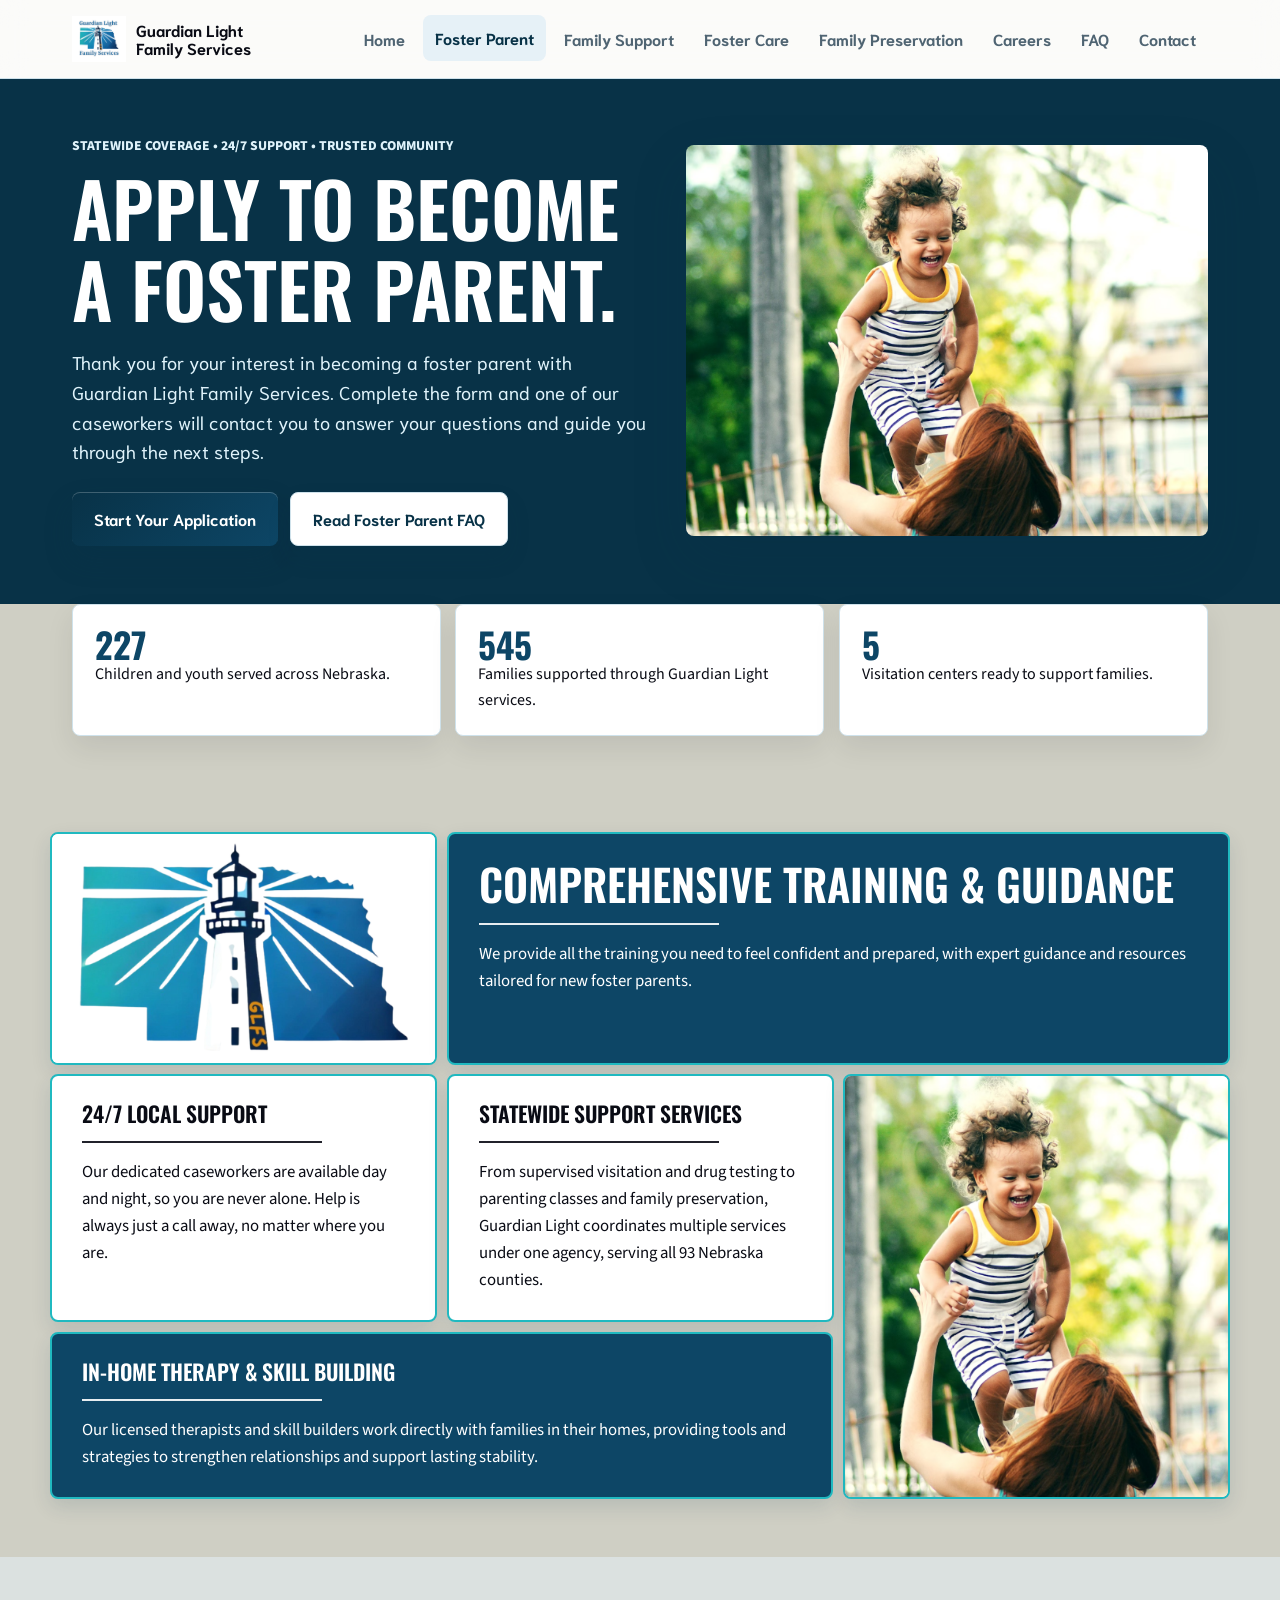
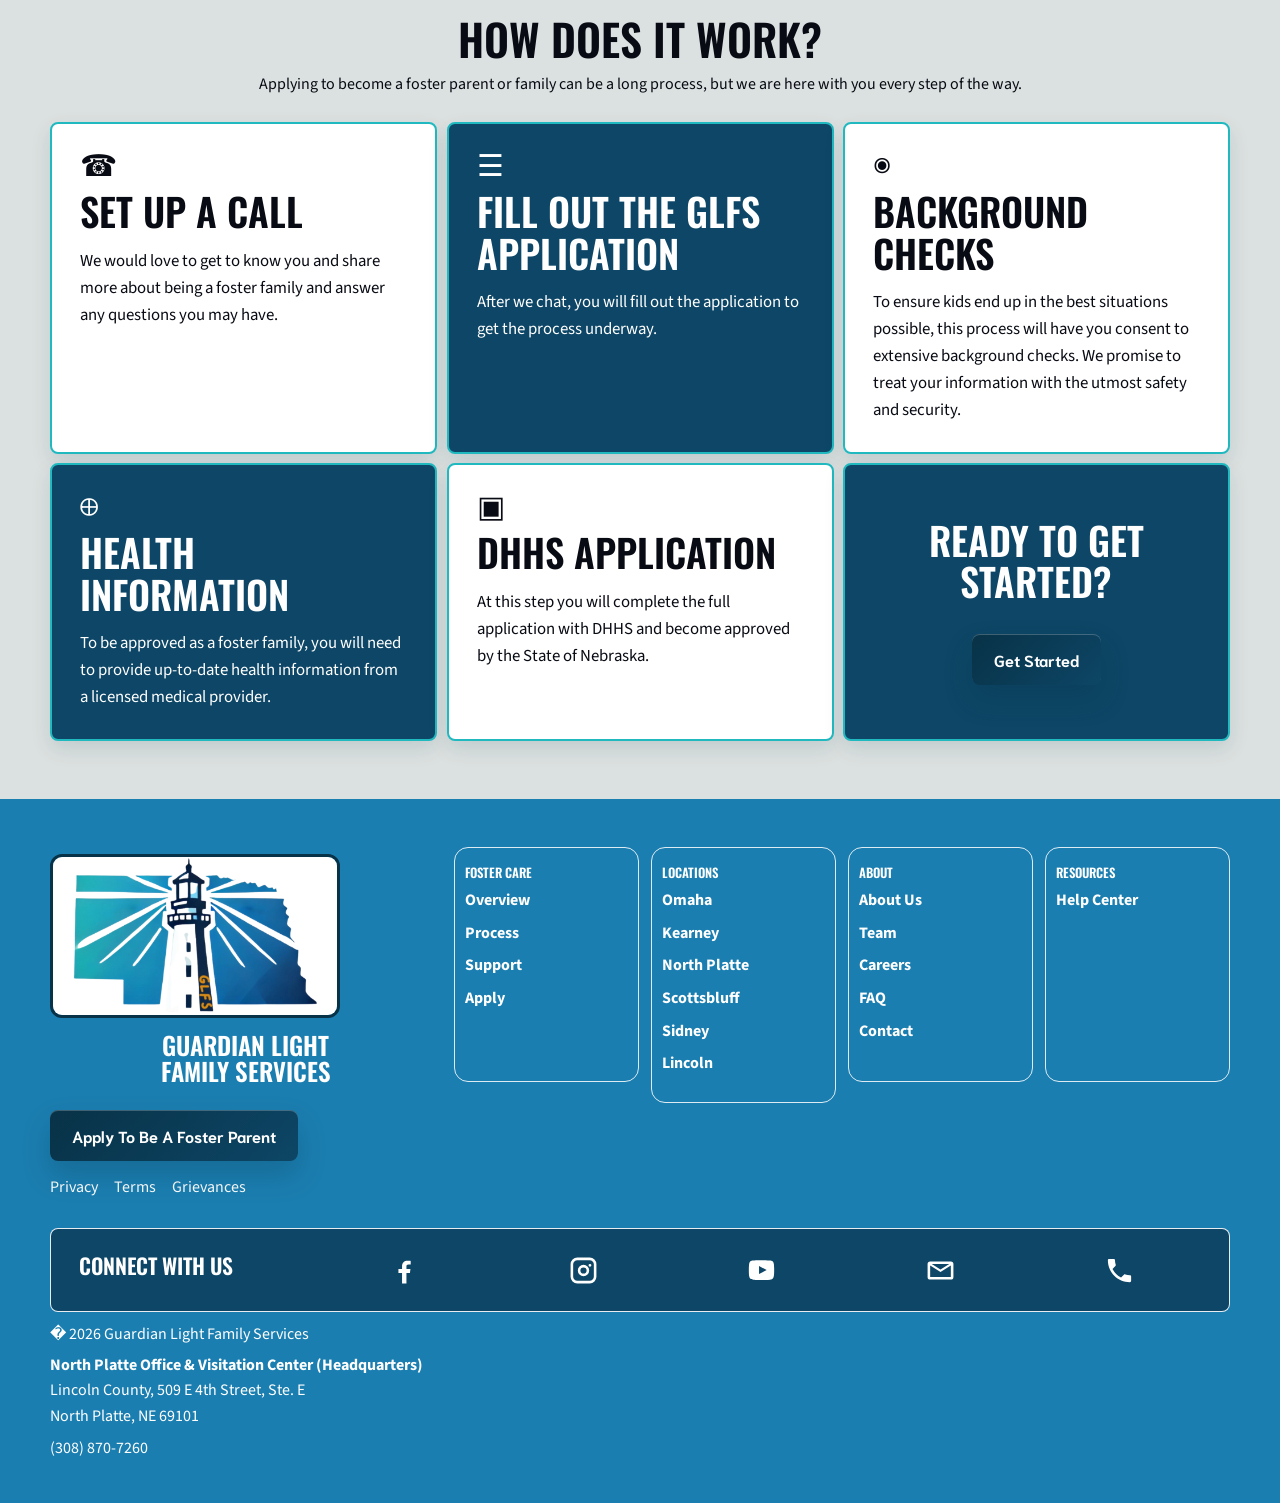
==== commit cb4c67ca: "Add files via upload" ====
--- a/become-a-foster-parent.html
+++ b/become-a-foster-parent.html
@@ -1,4 +1,4 @@
-﻿<!doctype html>
+<!doctype html>
 <html lang="en">
 <head>
   <meta charset="utf-8">
@@ -37,7 +37,7 @@
     <section class="page-hero">
       <div class="hero">
         <div>
-          <p class="eyebrow">Statewide coverage â€¢ 24/7 support â€¢ trusted community</p>
+          <p class="eyebrow">Statewide coverage • 24/7 support • trusted community</p>
           <h1>Apply to become a foster parent.</h1>
           <p class="lead">Thank you for your interest in becoming a foster parent with Guardian Light Family Services. Complete the form and one of our caseworkers will contact you to answer your questions and guide you through the next steps.</p>
           <div class="actions">
@@ -92,27 +92,27 @@
         </div>
         <div class="process-grid">
           <article class="process-card light">
-            <div class="process-icon">â˜Ž</div>
+            <div class="process-icon">☎</div>
             <h3>Set Up A Call</h3>
             <p>We would love to get to know you and share more about being a foster family and answer any questions you may have.</p>
           </article>
           <article class="process-card dark">
-            <div class="process-icon">â˜°</div>
+            <div class="process-icon">☰</div>
             <h3>Fill Out The GLFS Application</h3>
             <p>After we chat, you will fill out the application to get the process underway.</p>
           </article>
           <article class="process-card light">
-            <div class="process-icon">â—‰</div>
+            <div class="process-icon">◉</div>
             <h3>Background Checks</h3>
             <p>To ensure kids end up in the best situations possible, this process will have you consent to extensive background checks. We promise to treat your information with the utmost safety and security.</p>
           </article>
           <article class="process-card dark">
-            <div class="process-icon">â™</div>
+            <div class="process-icon">♁</div>
             <h3>Health Information</h3>
             <p>To be approved as a foster family, you will need to provide up-to-date health information from a licensed medical provider.</p>
           </article>
           <article class="process-card light">
-            <div class="process-icon">â–£</div>
+            <div class="process-icon">▣</div>
             <h3>DHHS Application</h3>
             <p>At this step you will complete the full application with DHHS and become approved by the State of Nebraska.</p>
           </article>
@@ -165,7 +165,7 @@
       <div class="footer-legal">
         <a href="#">Privacy</a>
         <a href="#">Terms</a>
-        <a href="#">Grievances</a>
+        <a href="https://cdn.prod.website-files.com/693af3915e315e939e7f7021/6966bc17dcac156622af1355_Client-Grievance-Policy.pdf" target="_blank" rel="noopener">Grievances</a>
       </div>
 
       <div class="connect-card" aria-label="Connect with Guardian Light Family Services">
@@ -188,7 +188,7 @@
       </div>
 
       <div class="footer-bottom-text">
-        <p>© 2026 Guardian Light Family Services</p>
+        <p>� 2026 Guardian Light Family Services</p>
         <p><strong>North Platte Office &amp; Visitation Center (Headquarters)</strong><br>Lincoln County, 509 E 4th Street, Ste. E<br>North Platte, NE 69101</p>
         <p><a href="tel:+13088707260">(308) 870-7260</a></p>
       </div>
--- a/styles.css
+++ b/styles.css
@@ -1334,6 +1334,12 @@
   text-decoration: none;
 }
 
+.footer .social-link {
+  display: grid;
+  margin: 0 auto;
+  place-items: center;
+}
+
 .footer h3 {
   color: white;
   margin-bottom: 8px;
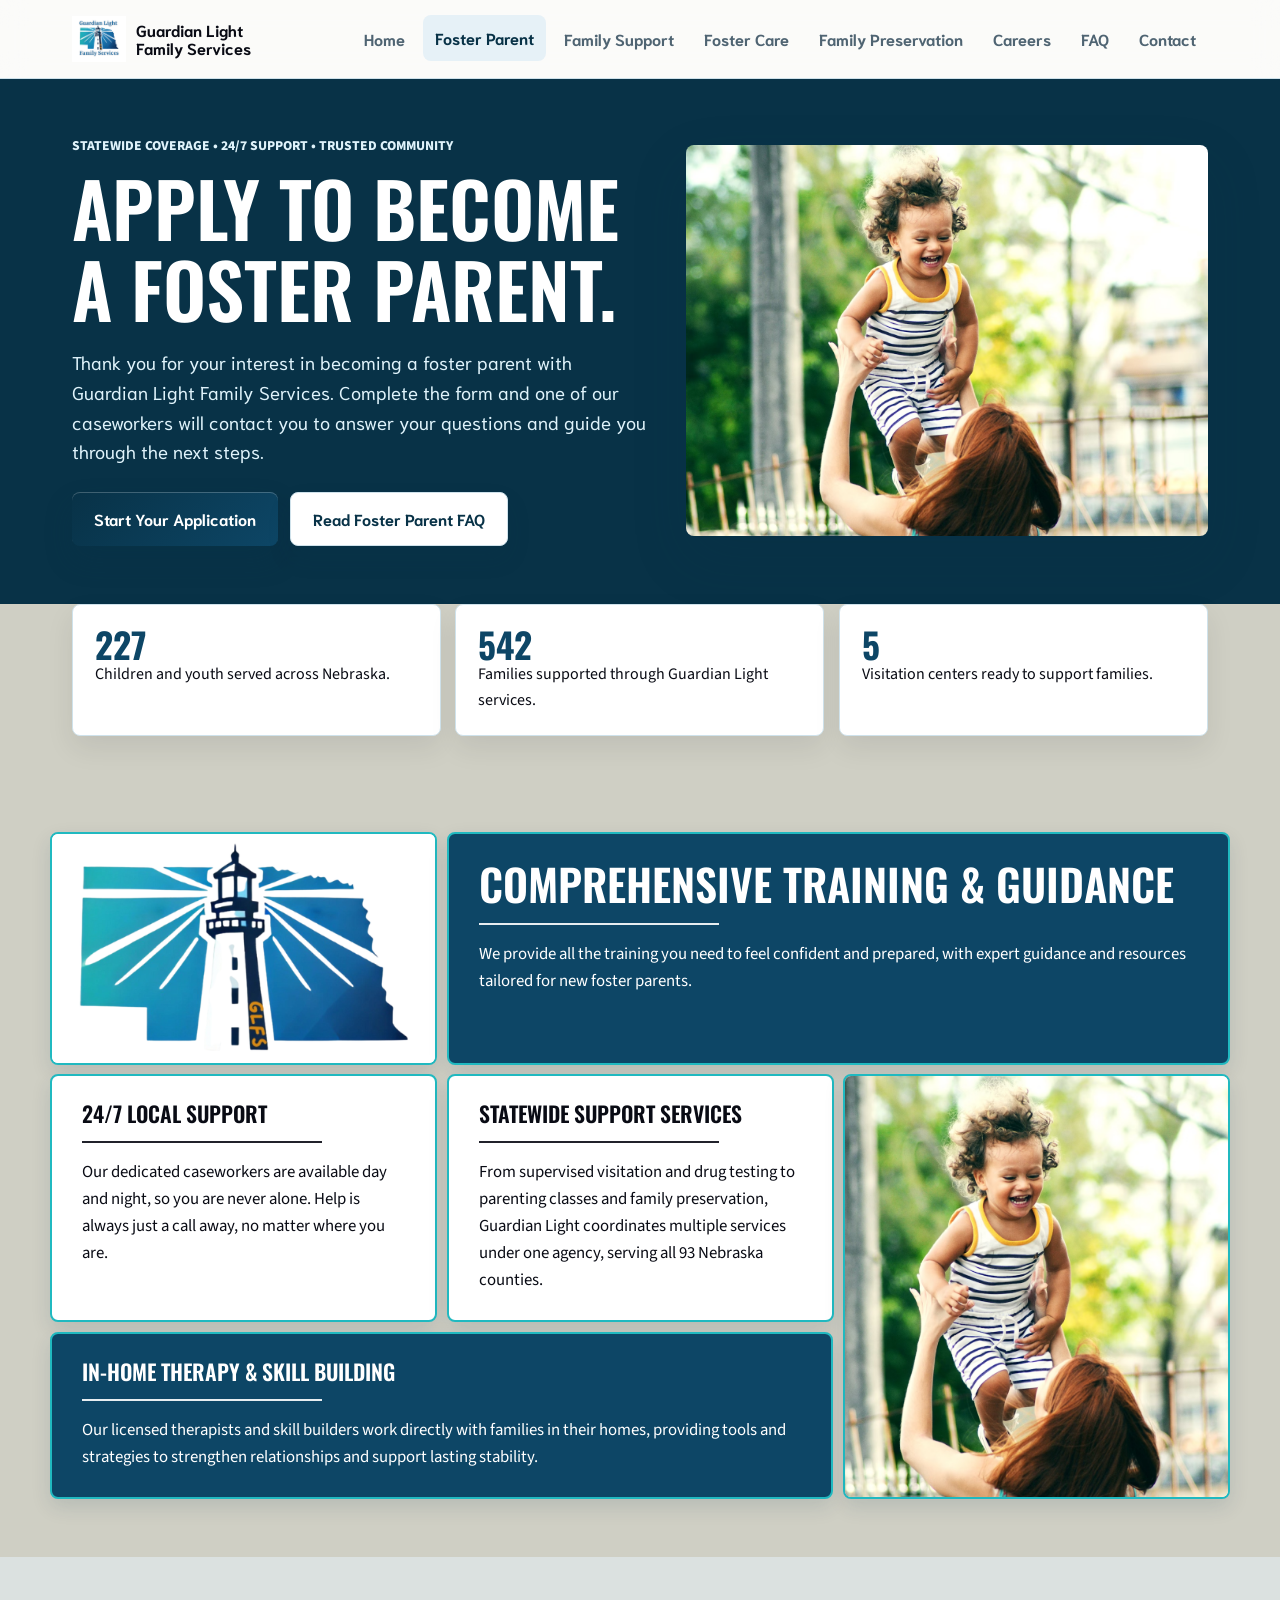
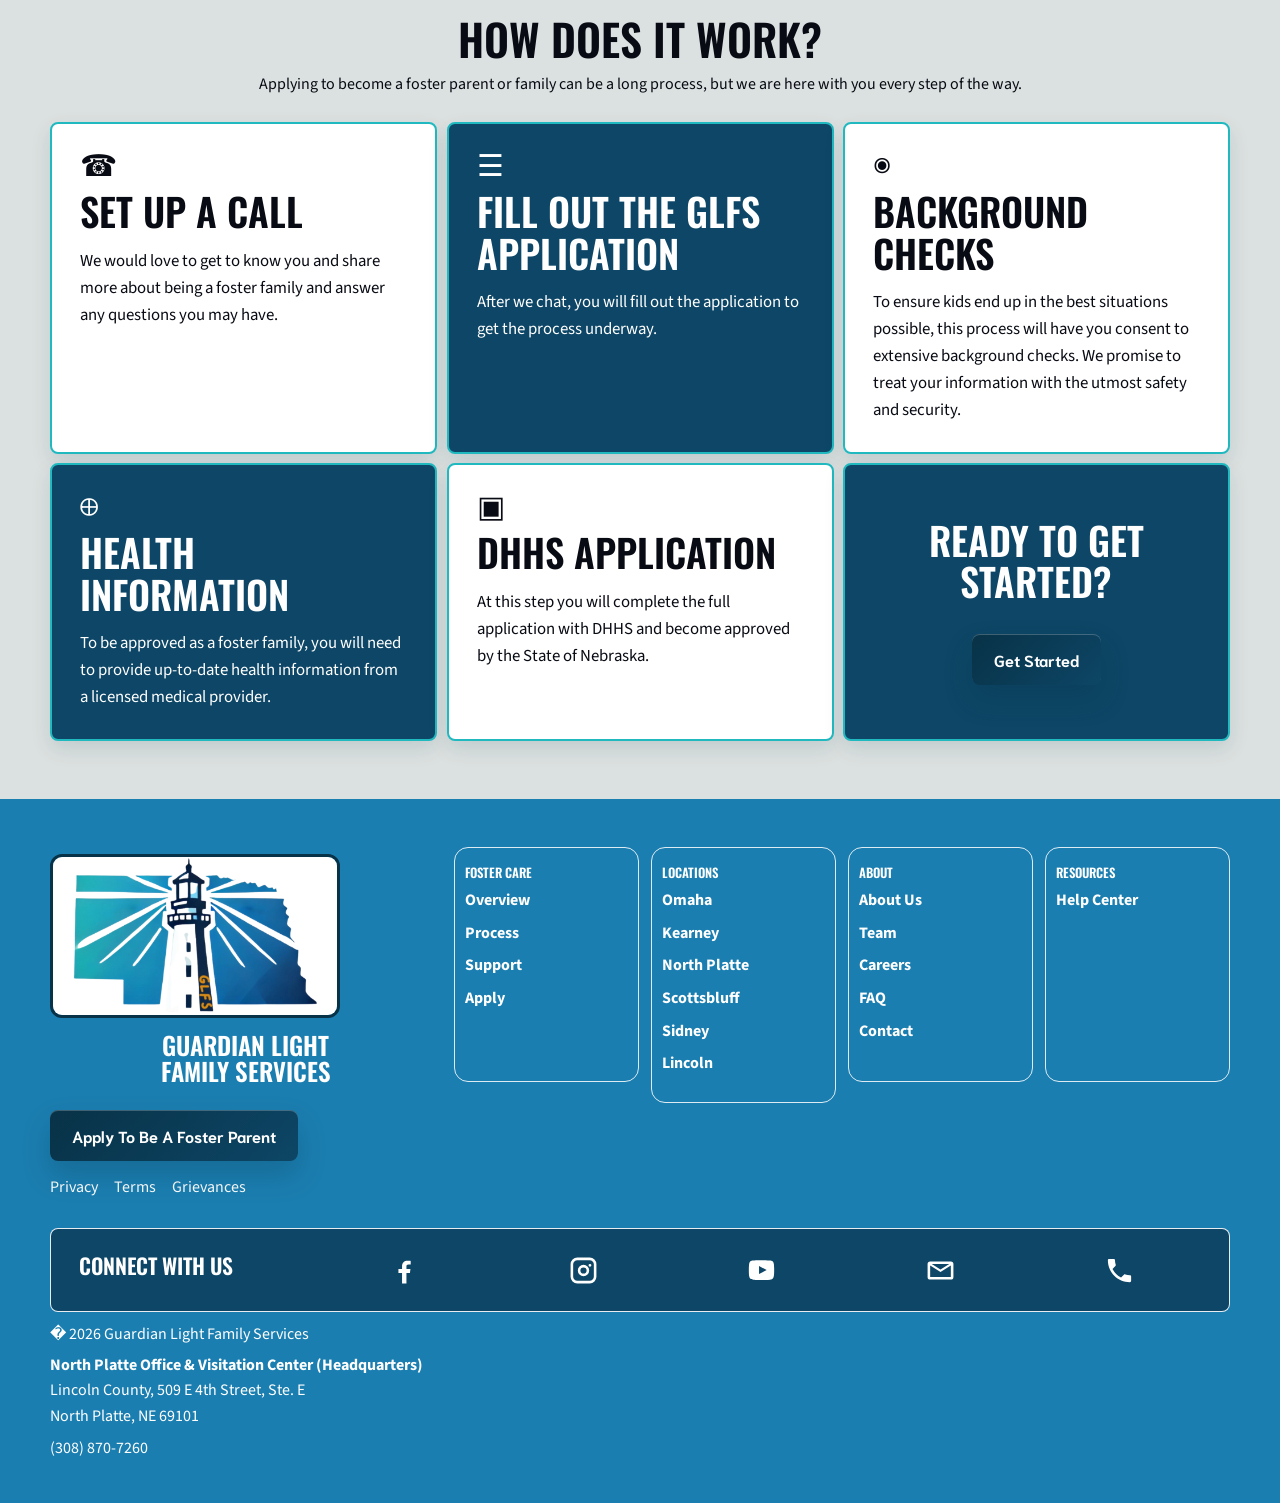
==== commit 2942c445: "Add files via upload" ====
--- a/become-a-foster-parent.html
+++ b/become-a-foster-parent.html
@@ -5,8 +5,8 @@
   <meta name="viewport" content="width=device-width, initial-scale=1">
   <title>Become a Foster Parent | Guardian Light Family Services</title>
   <meta name="description" content="Apply to become a foster parent with Guardian Light Family Services in Nebraska.">
-  <link rel="icon" type="image/jpeg" href="assets/logo.jpg">
-  <link rel="apple-touch-icon" href="assets/logo.jpg">
+  <link rel="icon" type="image/png" href="assets/favicon-rounded.png">
+  <link rel="apple-touch-icon" href="assets/favicon-rounded.png">
   <link rel="stylesheet" href="styles.css">
 </head>
 <body>
@@ -163,8 +163,8 @@
       <a class="button footer-apply" href="become-a-foster-parent.html">Apply To Be A Foster Parent</a>
 
       <div class="footer-legal">
-        <a href="#">Privacy</a>
-        <a href="#">Terms</a>
+        <a href="privacy-policy.html">Privacy</a>
+        <a href="terms-of-service.html">Terms</a>
         <a href="https://cdn.prod.website-files.com/693af3915e315e939e7f7021/6966bc17dcac156622af1355_Client-Grievance-Policy.pdf" target="_blank" rel="noopener">Grievances</a>
       </div>
 
--- a/styles.css
+++ b/styles.css
@@ -760,6 +760,7 @@
 .stat {
   padding: 22px;
   animation: statRise 900ms cubic-bezier(0.16, 1, 0.3, 1) both;
+  transition: transform 220ms ease, box-shadow 220ms ease, border-color 220ms ease;
 }
 
 .stat:nth-child(2) {
@@ -1173,6 +1174,12 @@
 }
 
 @media (hover: hover) and (pointer: fine) {
+  .stat:hover {
+    transform: translateY(-8px) scale(1.015);
+    border-color: var(--green);
+    box-shadow: 0 20px 42px rgba(8, 50, 71, 0.2);
+  }
+
   .location:hover {
     transform: translateY(-9px) scale(1.035);
     box-shadow: 0 22px 42px rgba(8, 50, 71, 0.18);
@@ -1275,6 +1282,12 @@
 .footer-legal a {
   color: white;
   text-decoration: none;
+  text-underline-offset: 5px;
+  transition: text-decoration-color 180ms ease;
+}
+
+.footer-legal a:hover {
+  text-decoration: underline;
 }
 
 .connect-card {
@@ -1343,6 +1356,46 @@
 .footer h3 {
   color: white;
   margin-bottom: 8px;
+}
+
+.policy-content {
+  max-width: 980px;
+  padding: 34px;
+  background: var(--paper);
+  border: 1px solid var(--line);
+  border-radius: 8px;
+  box-shadow: 0 18px 42px rgba(8, 50, 71, 0.12);
+}
+
+.policy-content h2,
+.policy-content h3,
+.policy-content h4 {
+  color: var(--green-dark);
+  margin-top: 30px;
+}
+
+.policy-content h2:first-child {
+  margin-top: 0;
+}
+
+.policy-content p,
+.policy-content li,
+.policy-content div {
+  color: var(--ink);
+}
+
+.policy-content a {
+  color: var(--green);
+  font-weight: 800;
+}
+
+.policy-content ol,
+.policy-content ul {
+  padding-left: 24px;
+}
+
+.policy-content br {
+  line-height: 1.9;
 }
 
 @media (max-width: 860px) {
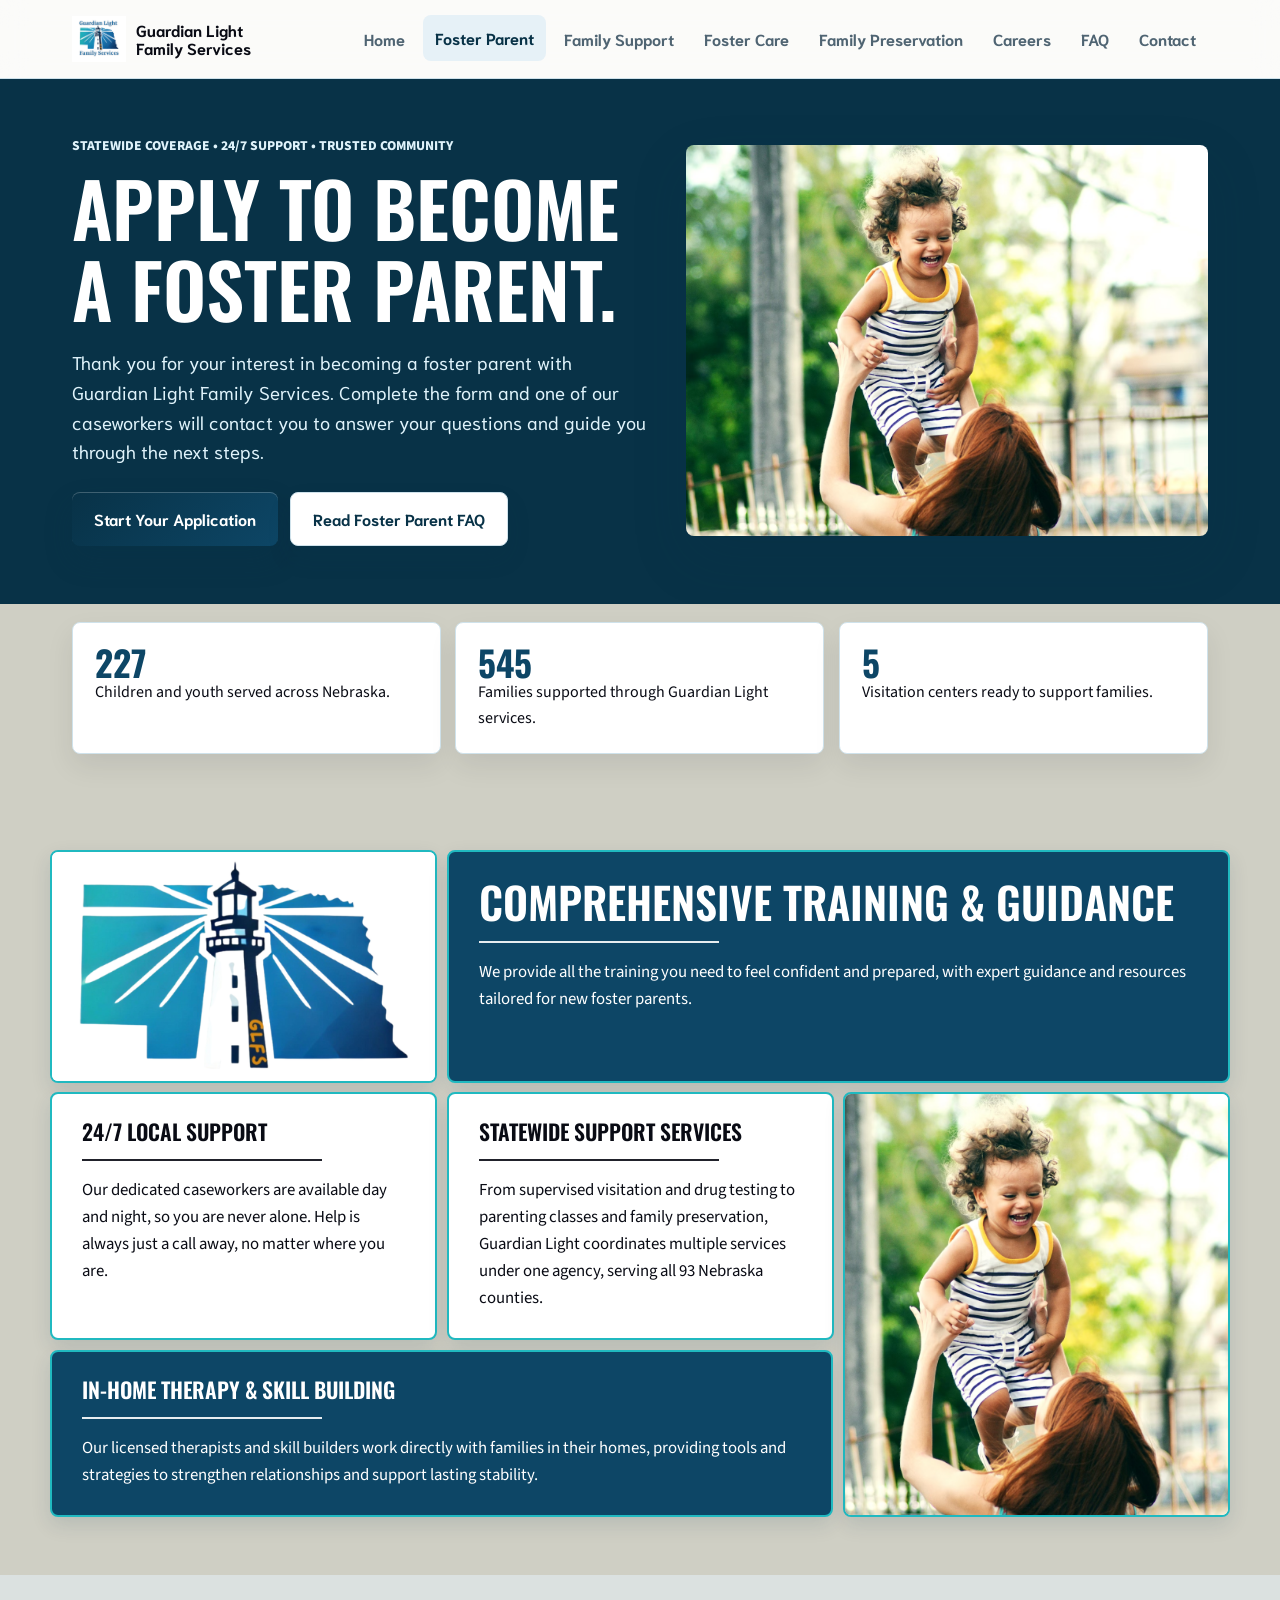
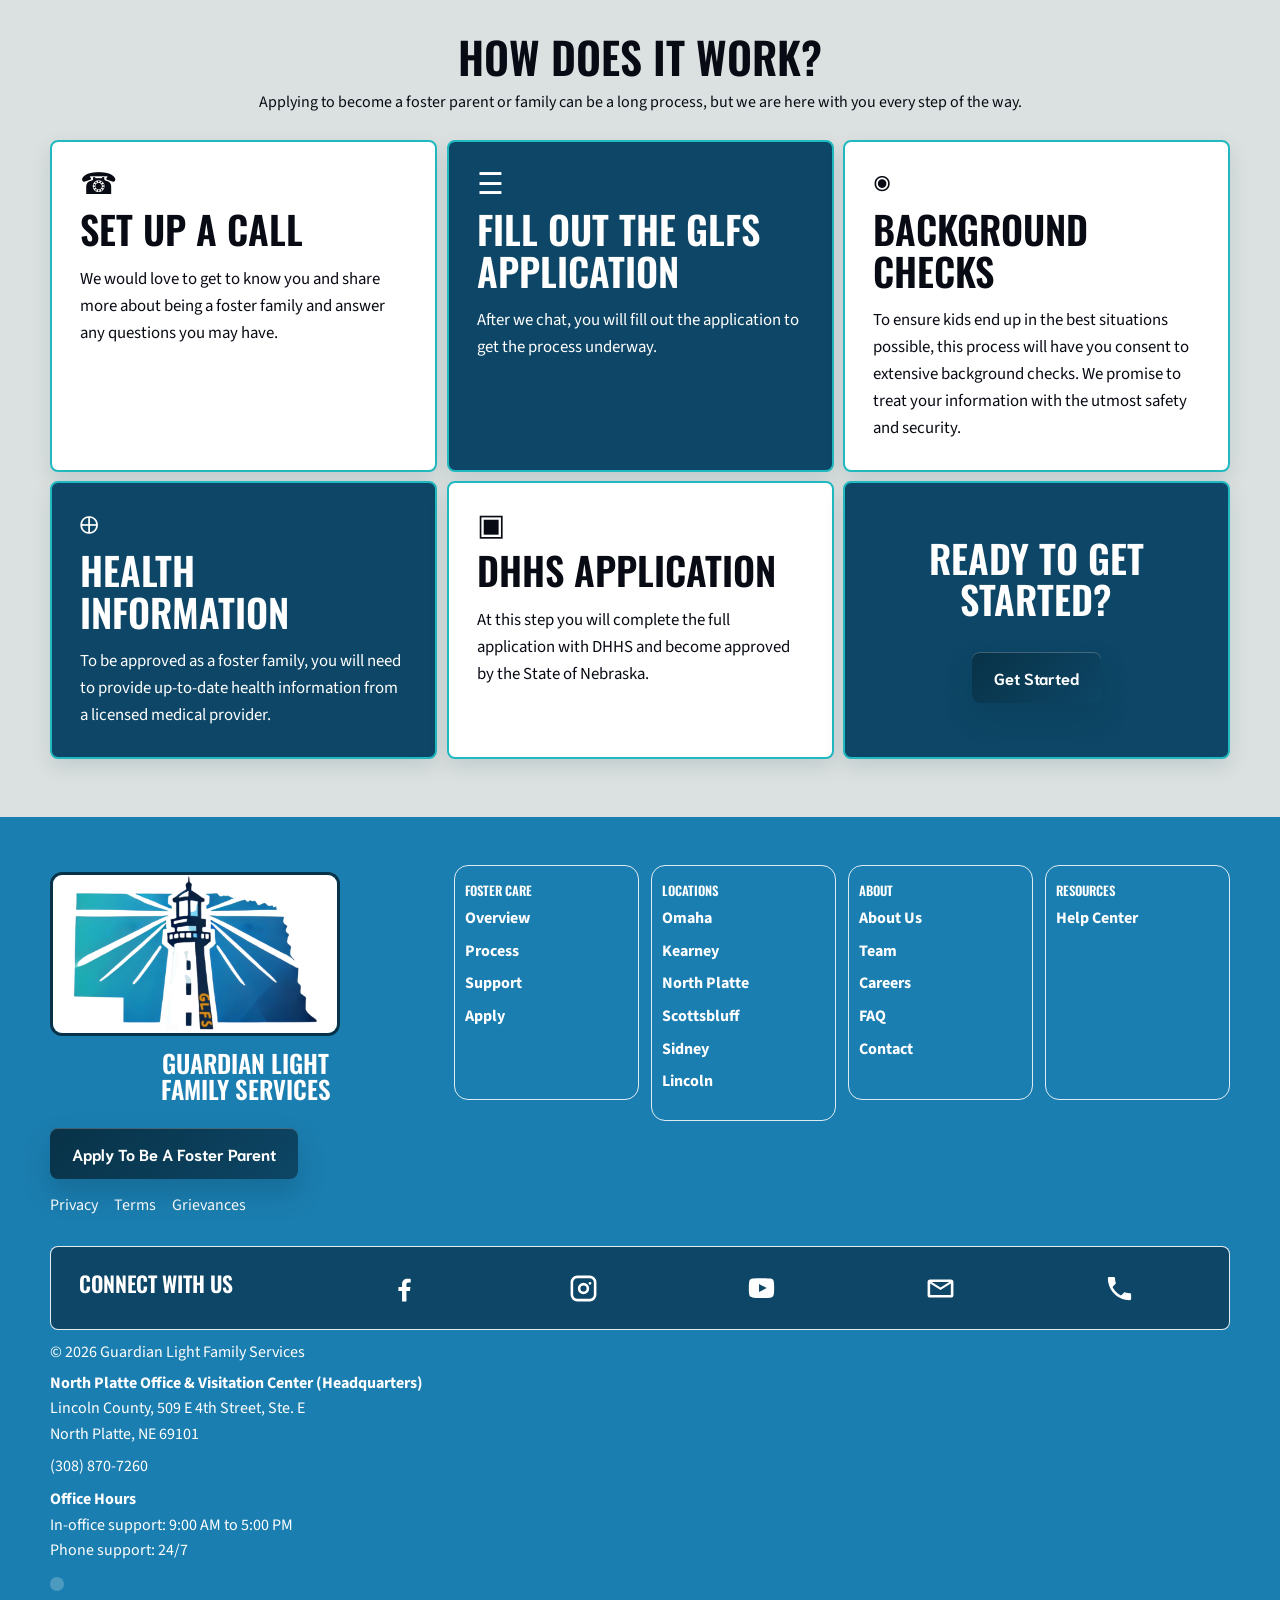
==== commit 3a47a489: "Add files via upload" ====
--- a/become-a-foster-parent.html
+++ b/become-a-foster-parent.html
@@ -188,9 +188,11 @@
       </div>
 
       <div class="footer-bottom-text">
-        <p>� 2026 Guardian Light Family Services</p>
+        <p>&copy; 2026 Guardian Light Family Services</p>
         <p><strong>North Platte Office &amp; Visitation Center (Headquarters)</strong><br>Lincoln County, 509 E 4th Street, Ste. E<br>North Platte, NE 69101</p>
-        <p><a href="tel:+13088707260">(308) 870-7260</a></p>
+        <p><a href="tel:+13088707260">(308) 870-7260</a></p>
+        <p class="footer-hours"><strong>Office Hours</strong><br>In-office support: 9:00 AM to 5:00 PM<br>Phone support: 24/7</p>
+        <button class="creator-egg" type="button" aria-label="Site credit">.</button>
       </div>
     </div>
   </footer>
--- a/styles.css
+++ b/styles.css
@@ -76,7 +76,8 @@
   width: 126px;
   height: 126px;
   object-fit: contain;
-  border-radius: 8px;
+  border-radius: 28px;
+  background: white;
   filter: drop-shadow(0 18px 28px rgba(8, 50, 71, 0.22));
   animation: logoPulse 1.05s ease-in-out infinite;
 }
@@ -742,7 +743,7 @@
 .stats {
   max-width: 1180px;
   margin: 0 auto;
-  padding: 0 22px 38px;
+  padding: 18px 22px 38px;
   display: grid;
   grid-template-columns: repeat(3, 1fr);
   gap: 14px;
@@ -1266,6 +1267,11 @@
   font-weight: 700;
   margin: 10px 0;
   text-decoration: none;
+  text-underline-offset: 5px;
+}
+
+.footer-column a:hover {
+  text-decoration: underline;
 }
 
 .footer-apply {
@@ -1334,6 +1340,51 @@
 
 .footer-bottom-text p {
   margin: 5px 0;
+}
+
+.footer-hours {
+  margin-top: 10px;
+}
+
+.creator-egg {
+  width: 14px;
+  height: 14px;
+  margin-top: 4px;
+  padding: 0;
+  border: 0;
+  border-radius: 50%;
+  background: rgba(255, 255, 255, 0.22);
+  color: transparent;
+  cursor: pointer;
+  vertical-align: middle;
+}
+
+.creator-egg:hover,
+.creator-egg:focus-visible {
+  background: rgba(255, 255, 255, 0.42);
+  outline: 1px solid rgba(255, 255, 255, 0.7);
+}
+
+.creator-toast {
+  position: fixed;
+  right: 18px;
+  bottom: 18px;
+  z-index: 110;
+  max-width: min(300px, calc(100vw - 36px));
+  padding: 14px 16px;
+  border-radius: 8px;
+  background: var(--green-dark);
+  color: white;
+  box-shadow: 0 18px 40px rgba(8, 50, 71, 0.28);
+  opacity: 0;
+  transform: translateY(12px);
+  pointer-events: none;
+  transition: opacity 180ms ease, transform 180ms ease;
+}
+
+.creator-toast.show {
+  opacity: 1;
+  transform: translateY(0);
 }
 
 .footer a,
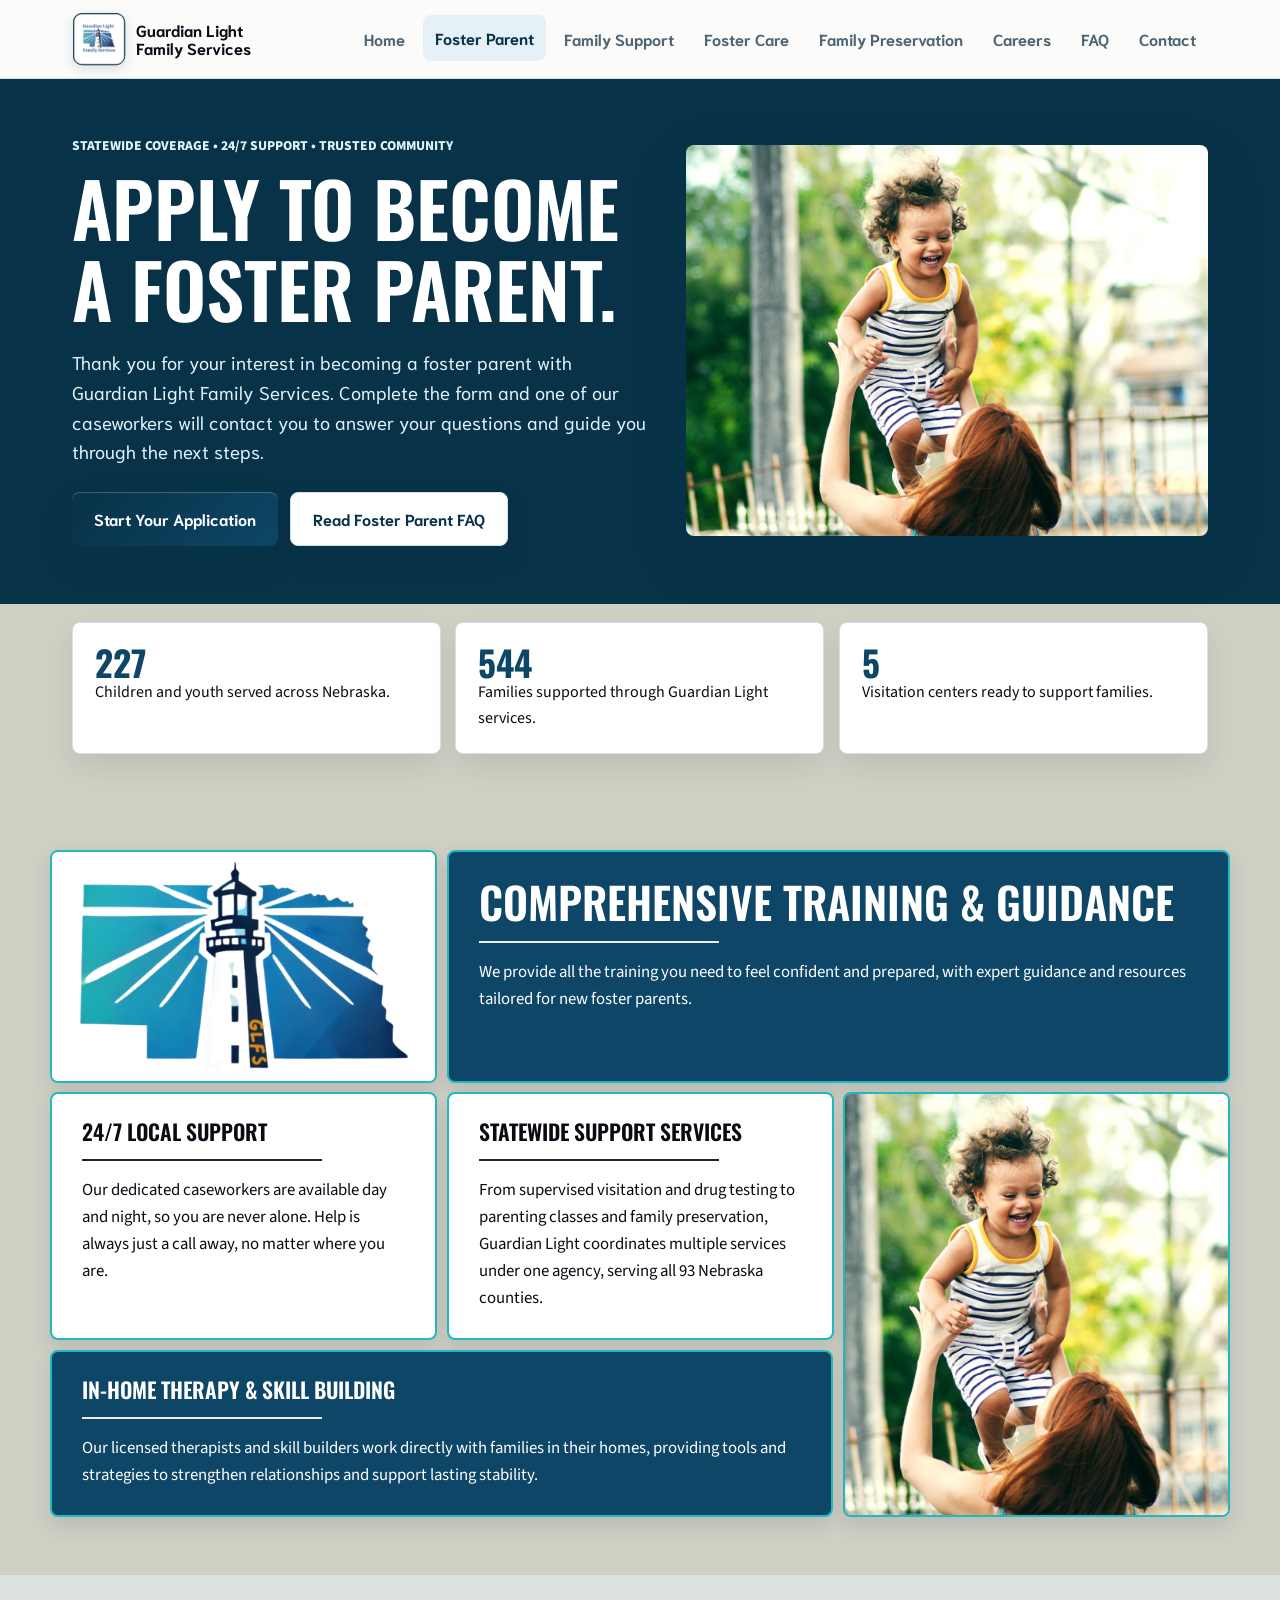
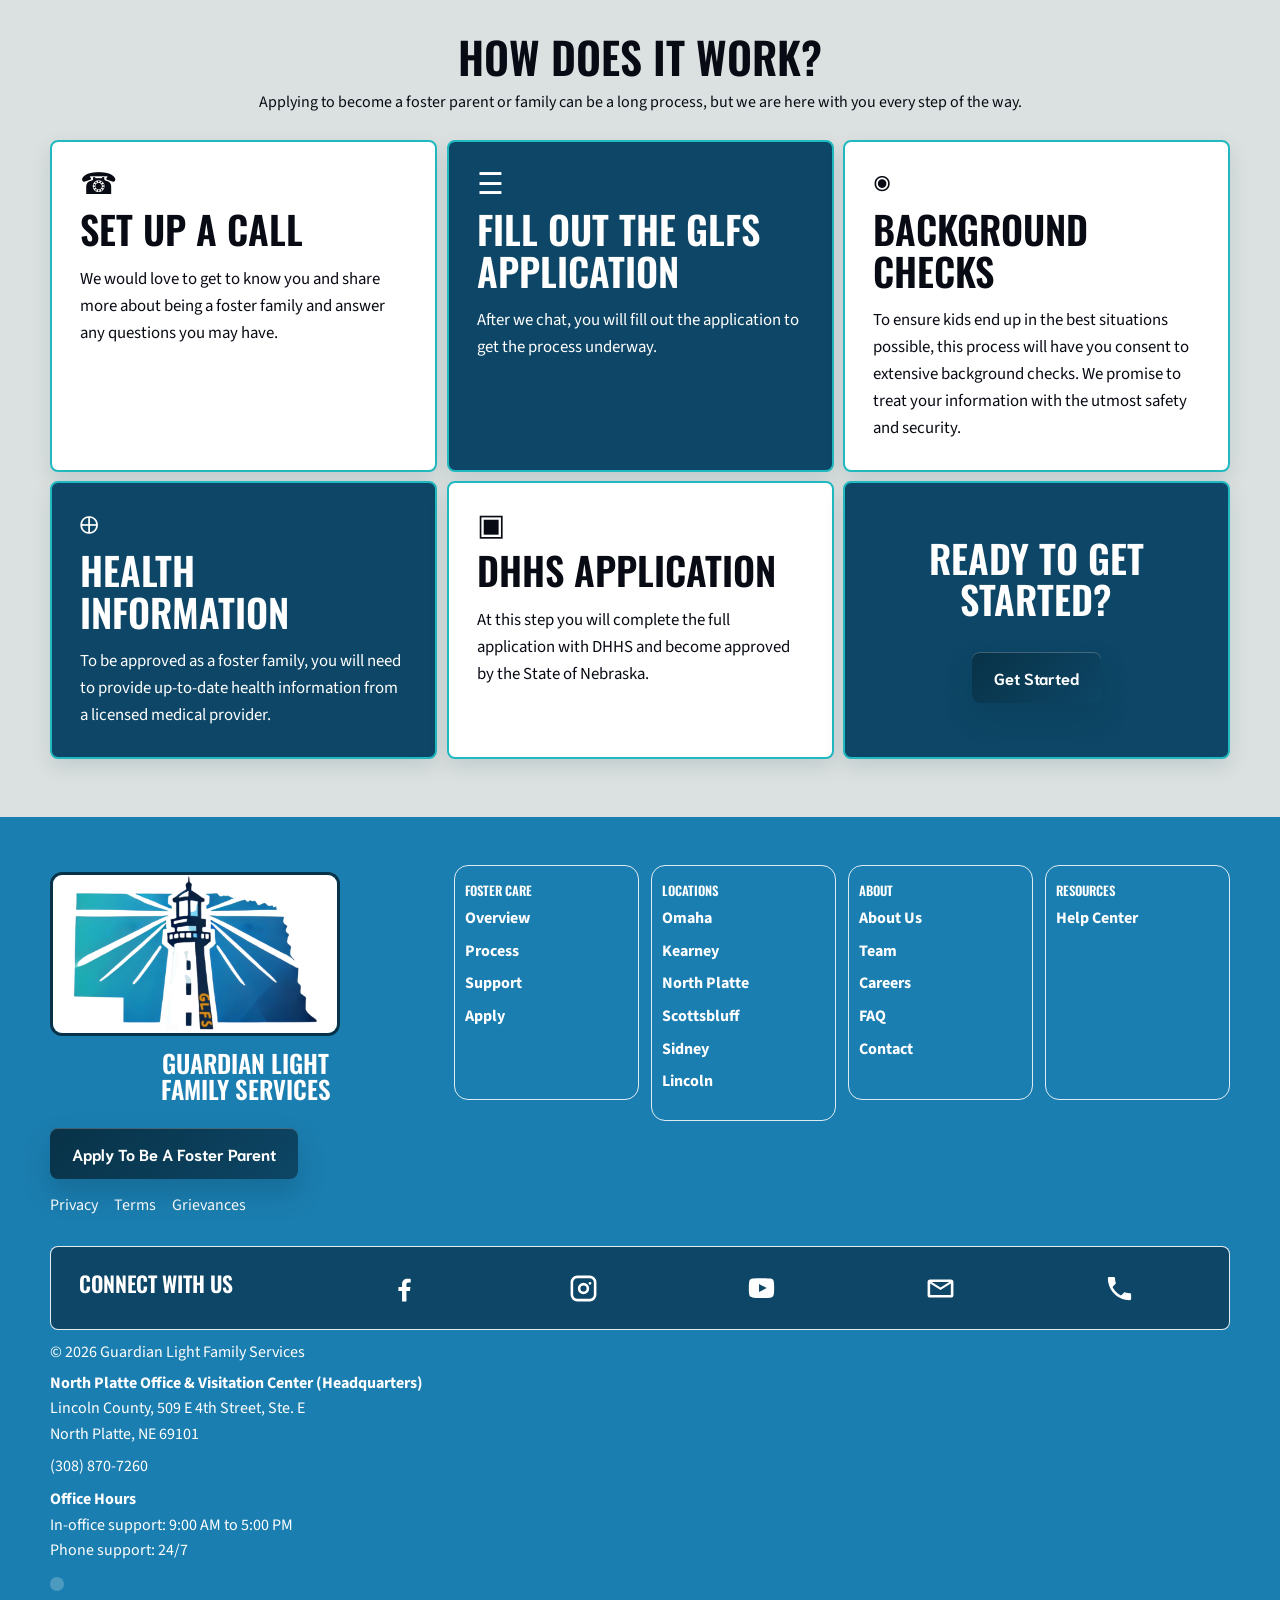
==== commit cc3a6b26: "Add files via upload" ====
--- a/become-a-foster-parent.html
+++ b/become-a-foster-parent.html
@@ -18,7 +18,7 @@
   </div>
   <header class="site-header">
     <nav class="nav" aria-label="Main navigation">
-      <a class="brand" href="index.html"><img src="assets/logo.jpg" alt="Guardian Light Family Services logo"><span>Guardian Light Family Services</span></a>
+      <a class="brand" href="index.html"><img src="assets/favicon-rounded.png" alt="Guardian Light Family Services logo"><span>Guardian Light Family Services</span></a>
       <button class="nav-toggle" type="button" aria-label="Open navigation" aria-expanded="false"><span></span><span></span><span></span></button>
       <div class="nav-links">
         <a href="index.html">Home</a>
--- a/styles.css
+++ b/styles.css
@@ -156,6 +156,8 @@
   width: 54px;
   height: 54px;
   object-fit: contain;
+  border-radius: 12px;
+  box-shadow: 0 4px 12px rgba(8, 50, 71, 0.12);
 }
 
 .brand span {
@@ -628,6 +630,7 @@
   border-radius: 8px;
   border: 2px solid #20b9c0;
   box-shadow: 0 8px 20px rgba(8, 50, 71, 0.12);
+  transition: transform 220ms ease, box-shadow 220ms ease, border-color 220ms ease;
 }
 
 .mosaic-photo {
@@ -1175,6 +1178,15 @@
 }
 
 @media (hover: hover) and (pointer: fine) {
+  .mosaic-photo:hover,
+  .mosaic-panel:hover,
+  .process-card:hover {
+    transform: translateY(-9px) scale(1.018);
+    border-color: var(--green);
+    box-shadow: 0 22px 46px rgba(8, 50, 71, 0.22);
+    z-index: 2;
+  }
+
   .stat:hover {
     transform: translateY(-8px) scale(1.015);
     border-color: var(--green);
